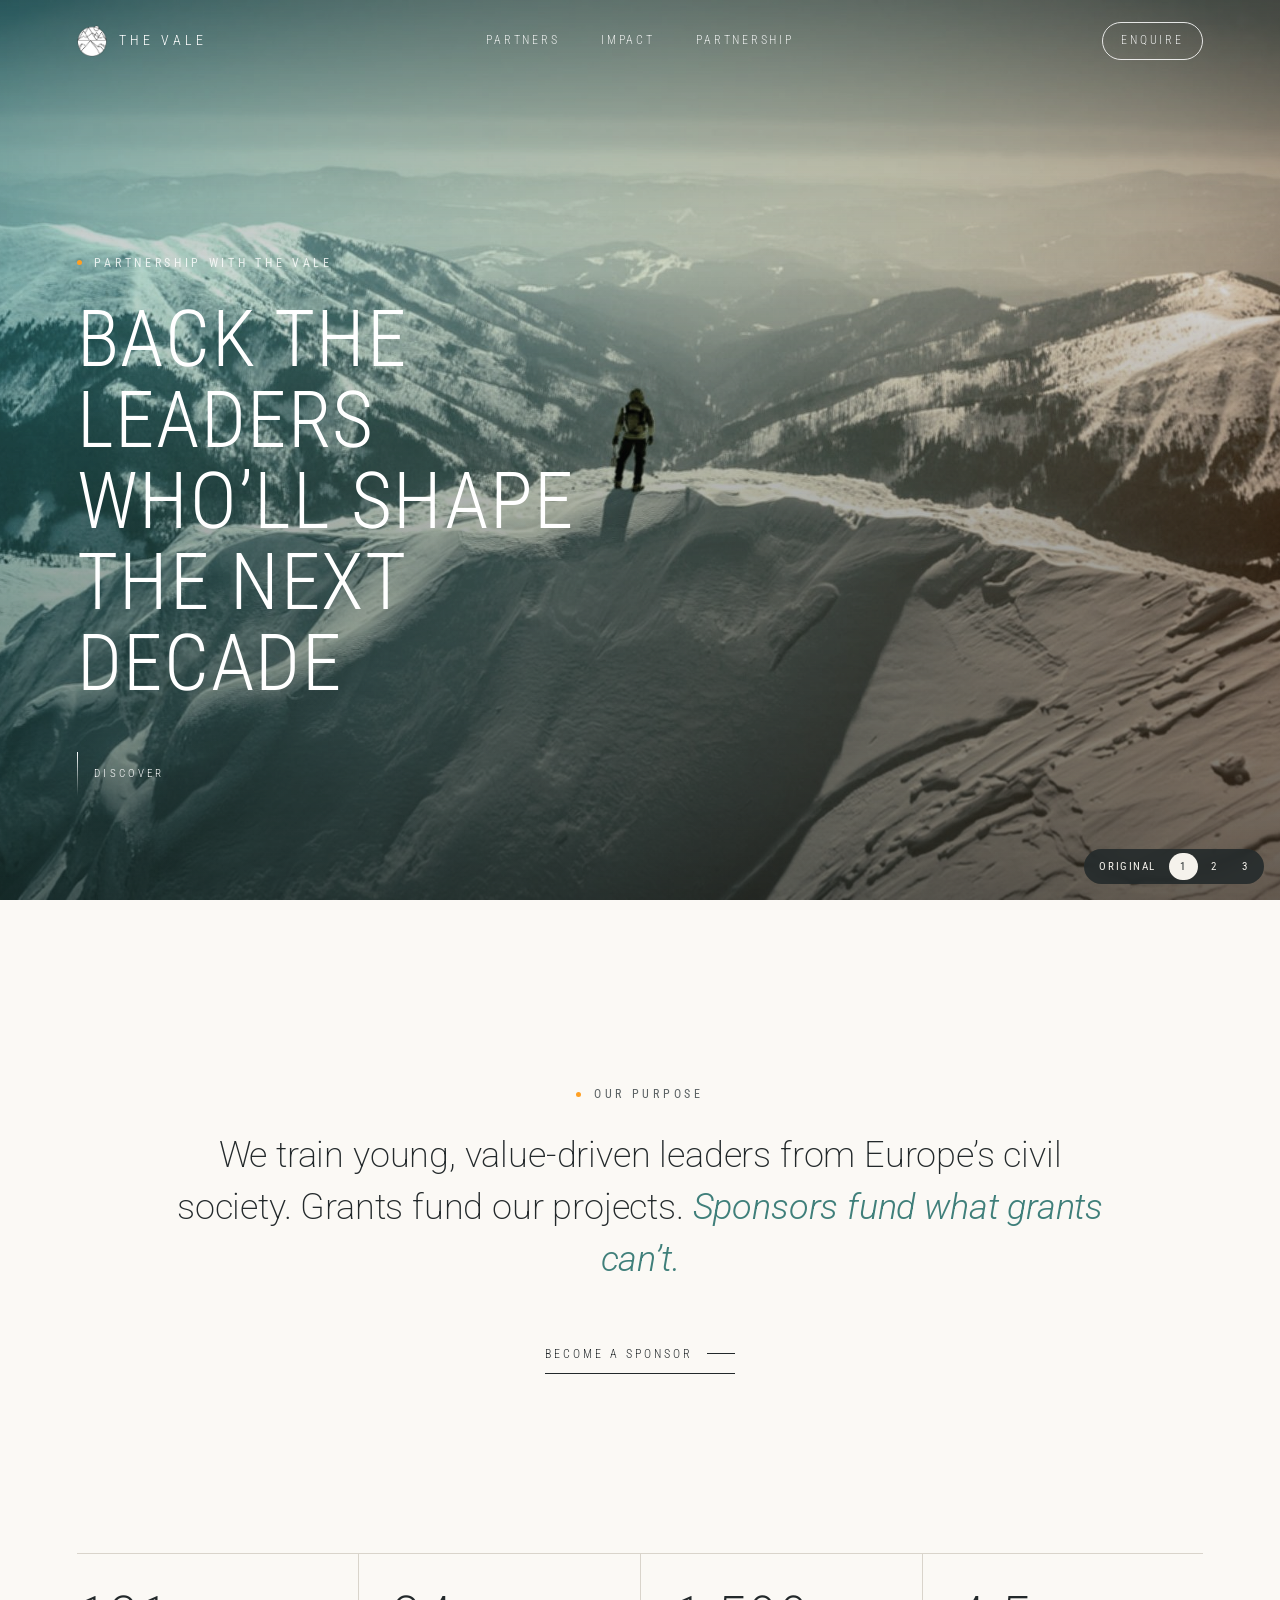
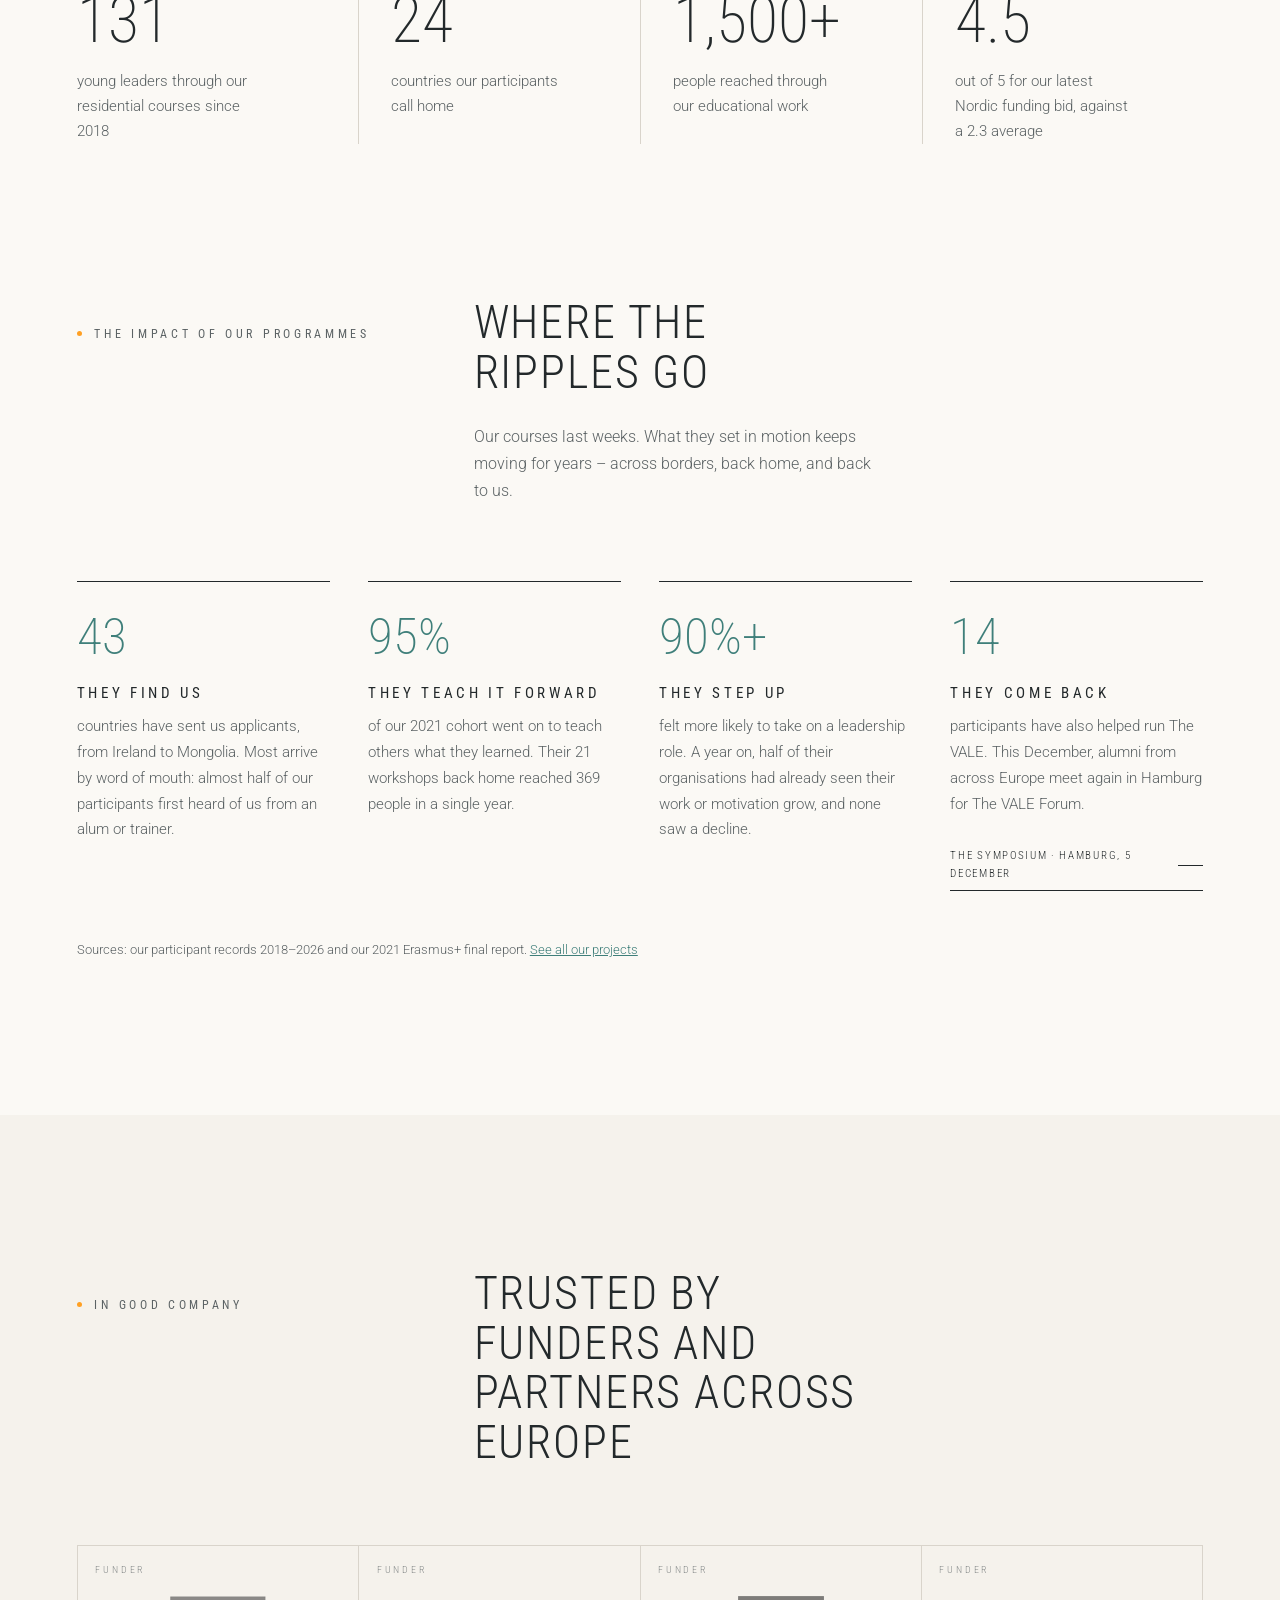
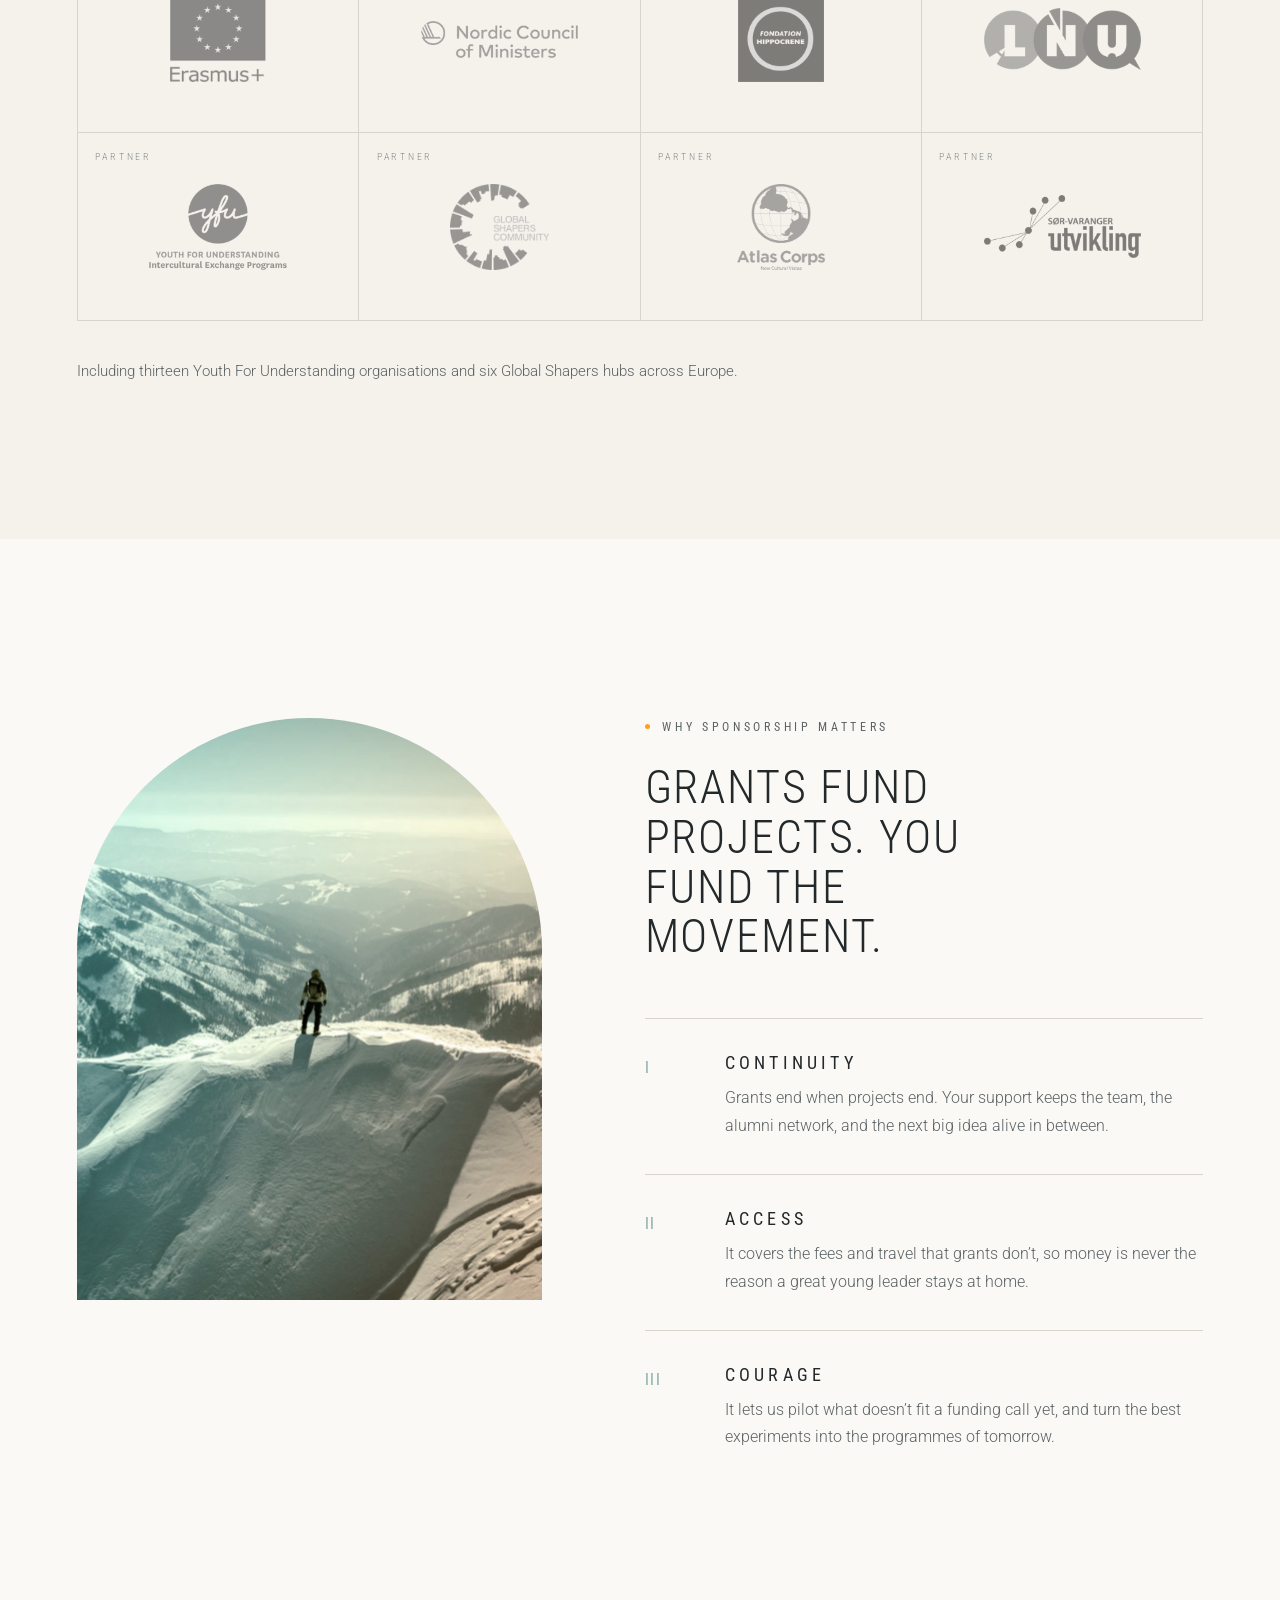
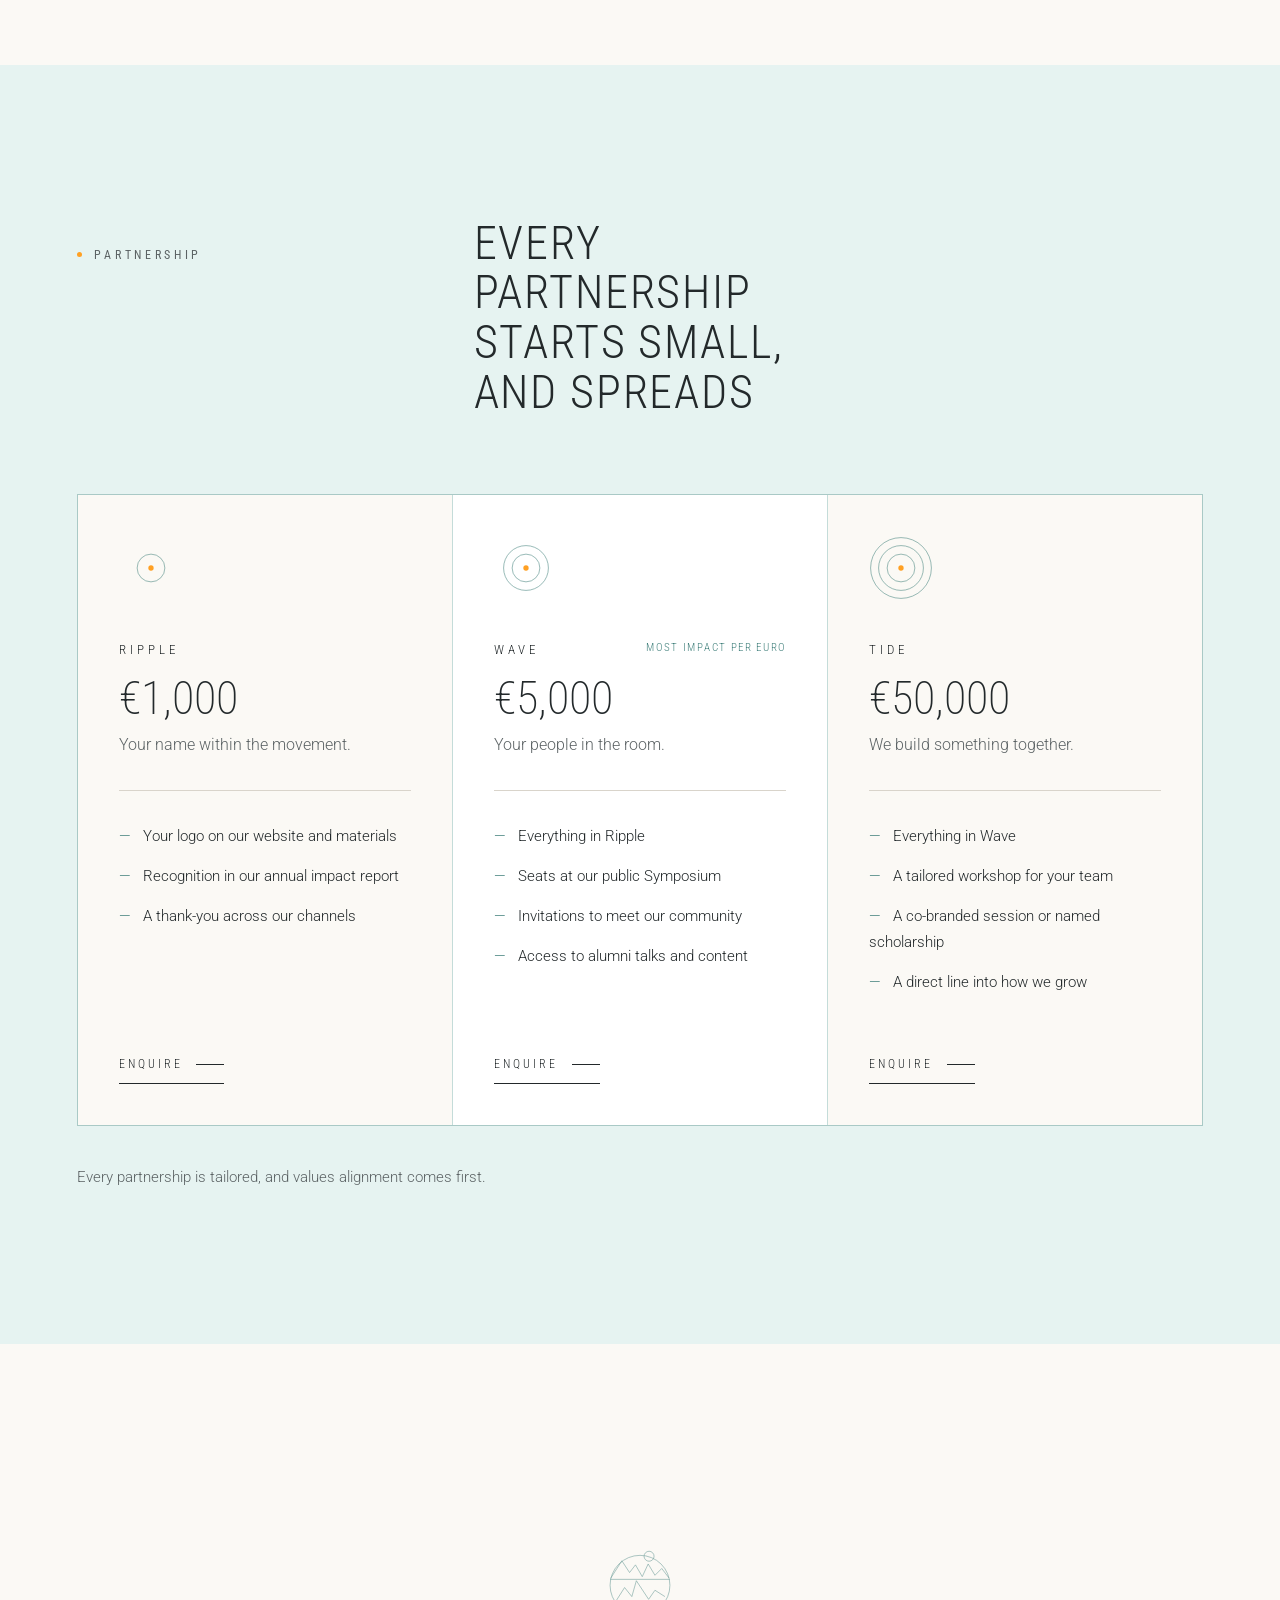
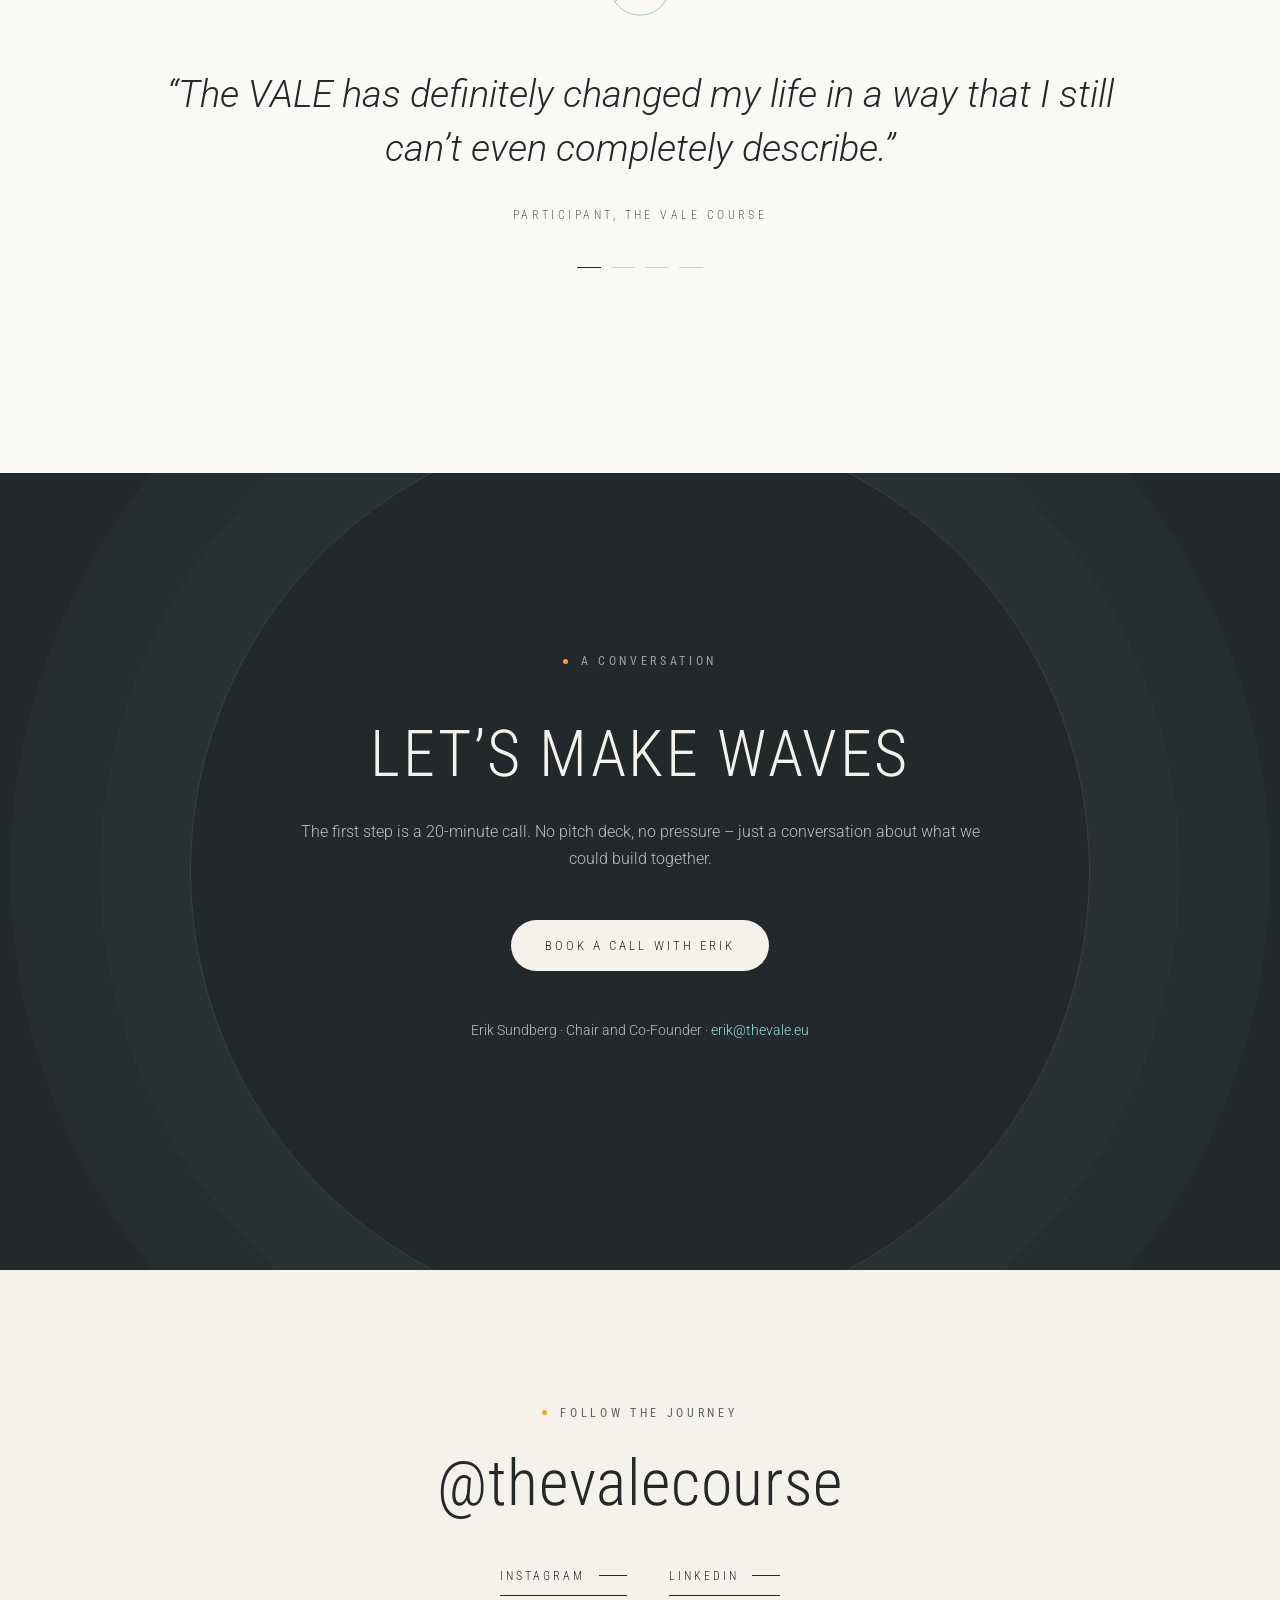
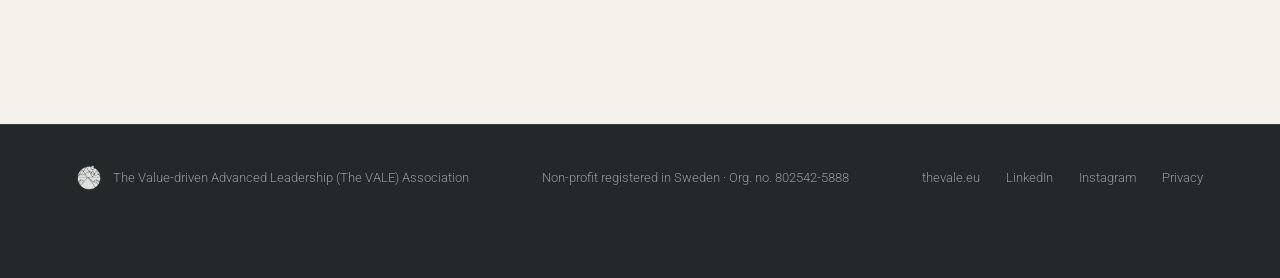
==== 1/index.html @ 35a36a3d "Add three design drafts at /1, /2 and /3 Same content as the live page in three styles: calm and cla" ====
<!doctype html>
<html lang="en-GB">
<head>
  <meta charset="utf-8">
  <meta name="viewport" content="width=device-width, initial-scale=1">
  <title>Partner with The VALE</title>
  <meta name="robots" content="noindex">
  <meta name="description" content="Back the value-driven leaders who will shape the next decade. Become a sponsor of The VALE.">
  <link rel="icon" href="/assets/vale-mark.png">
  <link rel="preload" href="/assets/fonts/roboto-condensed-latin.woff2" as="font" type="font/woff2" crossorigin>
  <link rel="stylesheet" href="/assets/fonts.css">
  <link rel="stylesheet" href="/1/style.css">
</head>
<body>

  <header class="nav">
    <a class="brand" href="https://www.thevale.eu" aria-label="The VALE home">
      <img src="/assets/vale-mark.png" alt="" width="30" height="32">
      <span>The VALE</span>
    </a>
    <nav class="nav__links" aria-label="Sections">
      <a href="#company">Partners</a>
      <a href="#impact">Impact</a>
      <a href="#tiers">Partnership</a>
    </nav>
    <a class="nav__cta" href="#talk">Enquire</a>
  </header>

  <main>

    <!-- ============ HERO ============ -->
    <section class="hero">
      <div class="hero__media" aria-hidden="true">
        <img src="/assets/mountains.jpg" alt="">
      </div>
      <div class="hero__copy">
        <p class="kicker fade">Partnership with The VALE</p>
        <h1 class="fade">Back the leaders who’ll shape the next decade</h1>
        <a class="hero__scroll fade" href="#intro"><span>Discover</span></a>
      </div>
    </section>

    <!-- ============ INTRO ============ -->
    <section class="intro" id="intro">
      <p class="kicker reveal">Our purpose</p>
      <p class="intro__statement reveal">
        We train young, value-driven leaders from Europe’s civil society.
        Grants fund our projects. <em>Sponsors fund what grants can’t.</em>
      </p>
      <a class="line-link reveal" href="#tiers">Become a sponsor</a>
    </section>

    <!-- ============ NUMBERS ============ -->
    <section class="numbers" aria-label="Our impact in numbers">
      <div class="stat reveal">
        <span class="stat__n" data-count="131">131</span>
        <span class="stat__l">young leaders through our residential courses since 2018</span>
      </div>
      <div class="stat reveal">
        <span class="stat__n" data-count="24">24</span>
        <span class="stat__l">countries our participants call home</span>
      </div>
      <div class="stat reveal">
        <span class="stat__n" data-count="1500" data-suffix="+">1,500+</span>
        <span class="stat__l">people reached through our educational work</span>
      </div>
      <div class="stat reveal">
        <span class="stat__n" data-count="4.5" data-decimals="1">4.5</span>
        <span class="stat__l">out of 5 for our latest Nordic funding bid, against a 2.3 average</span>
      </div>
    </section>

    <!-- ============ IMPACT ============ -->
    <!-- Figures as on the live page: participant records 2018–2026 and the 2021 Erasmus+ final report -->
    <section class="impact" id="impact">
      <div class="split-head">
        <p class="kicker reveal">The impact of our programmes</p>
        <div>
          <h2 class="reveal">Where the ripples go</h2>
          <p class="impact__lede reveal">Our courses last weeks. What they set in motion keeps moving for years – across borders, back home, and back to us.</p>
        </div>
      </div>
      <ol class="impact__steps" role="list">
        <li class="reveal">
          <p class="impact__fig">43</p>
          <h3>They find us</h3>
          <p>countries have sent us applicants, from Ireland to Mongolia. Most arrive by word of mouth: almost half of our participants first heard of us from an alum or trainer.</p>
        </li>
        <li class="reveal">
          <p class="impact__fig">95%</p>
          <h3>They teach it forward</h3>
          <p>of our 2021 cohort went on to teach others what they learned. Their 21 workshops back home reached 369 people in a single year.</p>
        </li>
        <li class="reveal">
          <p class="impact__fig">90%+</p>
          <h3>They step up</h3>
          <p>felt more likely to take on a leadership role. A year on, half of their organisations had already seen their work or motivation grow, and none saw a decline.</p>
        </li>
        <li class="reveal">
          <p class="impact__fig">14</p>
          <h3>They come back</h3>
          <p>participants have also helped run The VALE. This December, alumni from across Europe meet again in Hamburg for The VALE Forum.</p>
          <a class="line-link" href="https://symposium.thevale.eu">The Symposium · Hamburg, 5 December</a>
        </li>
      </ol>
      <p class="impact__source reveal">Sources: our participant records 2018–2026 and our 2021 Erasmus+ final report. <a href="https://www.thevale.eu/projects">See all our projects</a></p>
    </section>

    <!-- ============ LOGO WALL ============ -->
    <section class="company" id="company">
      <div class="split-head">
        <p class="kicker reveal">In good company</p>
        <h2 class="reveal">Trusted by funders and partners across Europe</h2>
      </div>
      <ul class="logos" role="list">
        <li class="logo reveal"><img src="/assets/logos/erasmus-plus.webp" alt="Erasmus+" loading="lazy"><span>Funder</span></li>
        <li class="logo reveal"><img src="/assets/logos/nordic-council-of-ministers.webp" alt="Nordic Council of Ministers" loading="lazy"><span>Funder</span></li>
        <li class="logo reveal"><img src="/assets/logos/fondation-hippocrene.webp" alt="Fondation Hippocrène" loading="lazy"><span>Funder</span></li>
        <li class="logo reveal"><img src="/assets/logos/lnu.webp" alt="LNU – Norwegian Children and Youth Council" loading="lazy"><span>Funder</span></li>
        <li class="logo reveal"><img src="/assets/logos/yfu.webp" alt="Youth For Understanding" loading="lazy"><span>Partner</span></li>
        <li class="logo reveal"><img src="/assets/logos/global-shapers.webp" alt="Global Shapers Community" loading="lazy"><span>Partner</span></li>
        <li class="logo reveal"><img src="/assets/logos/atlas-corps.webp" alt="Atlas Corps" loading="lazy"><span>Partner</span></li>
        <li class="logo reveal"><img src="/assets/logos/sor-varanger-utvikling.webp" alt="Sør-Varanger Utvikling" loading="lazy"><span>Partner</span></li>
      </ul>
      <p class="company__note reveal">Including thirteen Youth For Understanding organisations and six Global Shapers hubs across Europe.</p>
    </section>

    <!-- ============ WHY ============ -->
    <section class="why">
      <div class="why__image reveal" aria-hidden="true">
        <img src="/assets/mountains.jpg" alt="" loading="lazy">
      </div>
      <div class="why__body">
        <p class="kicker reveal">Why sponsorship matters</p>
        <h2 class="reveal">Grants fund projects. You fund the movement.</h2>
        <ol class="why__list" role="list">
          <li class="reveal">
            <span class="why__num">I</span>
            <div>
              <h3>Continuity</h3>
              <p>Grants end when projects end. Your support keeps the team, the alumni network, and the next big idea alive in between.</p>
            </div>
          </li>
          <li class="reveal">
            <span class="why__num">II</span>
            <div>
              <h3>Access</h3>
              <p>It covers the fees and travel that grants don’t, so money is never the reason a great young leader stays at home.</p>
            </div>
          </li>
          <li class="reveal">
            <span class="why__num">III</span>
            <div>
              <h3>Courage</h3>
              <p>It lets us pilot what doesn’t fit a funding call yet, and turn the best experiments into the programmes of tomorrow.</p>
            </div>
          </li>
        </ol>
      </div>
    </section>

    <!-- ============ TIERS ============ -->
    <!-- TODO(team): confirm tier amounts and benefits before publishing -->
    <section class="tiers" id="tiers">
      <div class="split-head">
        <p class="kicker reveal">Partnership</p>
        <h2 class="reveal">Every partnership starts small, and spreads</h2>
      </div>

      <div class="tiers__grid">
        <article class="tier reveal">
          <svg class="tier__icon" viewBox="0 0 120 120" aria-hidden="true">
            <circle cx="60" cy="60" r="5"/>
            <circle cx="60" cy="60" r="26" class="r"/>
          </svg>
          <p class="tier__label">Ripple</p>
          <p class="tier__price">€1,000</p>
          <p class="tier__pitch">Your name within the movement.</p>
          <ul role="list">
            <li>Your logo on our website and materials</li>
            <li>Recognition in our annual impact report</li>
            <li>A thank-you across our channels</li>
          </ul>
          <a class="line-link" href="mailto:erik@thevale.eu?subject=Ripple%20sponsorship%20%E2%80%93%20The%20VALE">Enquire</a>
        </article>

        <article class="tier tier--featured reveal">
          <svg class="tier__icon" viewBox="0 0 120 120" aria-hidden="true">
            <circle cx="60" cy="60" r="5"/>
            <circle cx="60" cy="60" r="26" class="r"/>
            <circle cx="60" cy="60" r="42" class="r"/>
          </svg>
          <p class="tier__label">Wave <span>Most impact per euro</span></p>
          <p class="tier__price">€5,000</p>
          <p class="tier__pitch">Your people in the room.</p>
          <ul role="list">
            <li>Everything in Ripple</li>
            <li>Seats at our public Symposium</li>
            <li>Invitations to meet our community</li>
            <li>Access to alumni talks and content</li>
          </ul>
          <a class="line-link" href="mailto:erik@thevale.eu?subject=Wave%20sponsorship%20%E2%80%93%20The%20VALE">Enquire</a>
        </article>

        <article class="tier reveal">
          <svg class="tier__icon" viewBox="0 0 120 120" aria-hidden="true">
            <circle cx="60" cy="60" r="5"/>
            <circle cx="60" cy="60" r="26" class="r"/>
            <circle cx="60" cy="60" r="42" class="r"/>
            <circle cx="60" cy="60" r="57" class="r"/>
          </svg>
          <p class="tier__label">Tide</p>
          <p class="tier__price">€50,000</p>
          <p class="tier__pitch">We build something together.</p>
          <ul role="list">
            <li>Everything in Wave</li>
            <li>A tailored workshop for your team</li>
            <li>A co-branded session or named scholarship</li>
            <li>A direct line into how we grow</li>
          </ul>
          <a class="line-link" href="mailto:erik@thevale.eu?subject=Tide%20partnership%20%E2%80%93%20The%20VALE">Enquire</a>
        </article>
      </div>
      <p class="tiers__note reveal">Every partnership is tailored, and values alignment comes first.</p>
    </section>

    <!-- ============ QUOTES ============ -->
    <!-- Anonymous participant evaluations; one shows at a time and they rotate -->
    <section class="quote">
      <div class="reveal">
        <svg class="quote__mark" viewBox="0 0 280 300" aria-hidden="true"><use href="#vale-line"/></svg>
        <div class="quotes" aria-live="polite">
          <figure class="is-active">
            <blockquote><p>“The VALE has definitely changed my life in a way that I still can’t even completely describe.”</p></blockquote>
            <figcaption>Participant, The VALE Course</figcaption>
          </figure>
          <figure>
            <blockquote><p>“It’s almost as if the week showed me some sort of direction.”</p></blockquote>
            <figcaption>Participant, The VALE Course 2026</figcaption>
          </figure>
          <figure>
            <blockquote><p>“Tough conversations are not as hard as they might seem before having them.”</p></blockquote>
            <figcaption>Participant, The VALE Course 2025</figcaption>
          </figure>
          <figure>
            <blockquote><p>“It was not just a course, but a process.”</p></blockquote>
            <figcaption>Participant, The VALE Course 2018</figcaption>
          </figure>
        </div>
        <div class="quotes__dots" aria-hidden="true"><i class="is-active"></i><i></i><i></i><i></i></div>
      </div>
    </section>

    <!-- ============ CTA ============ -->
    <section class="talk" id="talk">
      <div class="talk__inner">
        <p class="kicker reveal">A conversation</p>
        <h2 class="reveal">Let’s make waves</h2>
        <p class="reveal">The first step is a 20-minute call. No pitch deck, no pressure – just a conversation about what we could build together.</p>
        <a class="btn reveal" href="mailto:erik@thevale.eu?subject=Partnering%20with%20The%20VALE">Book a call with Erik</a>
        <p class="talk__who reveal">Erik Sundberg · Chair and Co-Founder · <a href="mailto:erik@thevale.eu">erik@thevale.eu</a></p>
      </div>
    </section>

    <!-- ============ SOCIAL ============ -->
    <section class="social" id="follow">
      <p class="kicker reveal">Follow the journey</p>
      <h2 class="reveal"><a href="https://www.instagram.com/thevalecourse/">@thevalecourse</a></h2>
      <div class="social__links reveal">
        <a class="line-link" href="https://www.instagram.com/thevalecourse/">Instagram</a>
        <a class="line-link" href="https://www.linkedin.com/company/69831953">LinkedIn</a>
      </div>
    </section>

  </main>

  <footer class="footer">
    <div class="footer__brand">
      <img src="/assets/vale-mark.png" alt="" width="24" height="25">
      <span>The Value-driven Advanced Leadership (The VALE) Association</span>
    </div>
    <p>Non-profit registered in Sweden · Org. no. 802542-5888</p>
    <nav aria-label="Elsewhere">
      <a href="https://www.thevale.eu">thevale.eu</a>
      <a href="https://www.linkedin.com/company/69831953">LinkedIn</a>
      <a href="https://www.instagram.com/thevalecourse/">Instagram</a>
      <a href="https://thevale.eu/contact/privacypolicy/">Privacy</a>
    </nav>
  </footer>

  <!-- Line version of the VALE mark, reused above -->
  <svg width="0" height="0" style="position:absolute" aria-hidden="true">
    <symbol id="vale-line" viewBox="0 0 280 300">
      <g fill="none" stroke="currentColor" stroke-width="2.5" stroke-linejoin="round">
        <circle cx="140" cy="160" r="132"/>
        <circle cx="180" cy="32" r="22"/>
        <line x1="8" y1="134" x2="272" y2="134"/>
        <polyline points="10,130 60,52 94,104 120,70 150,122 176,66 206,116 236,86 268,128"/>
        <polyline points="30,236 72,170 104,210 124,140 178,222 206,182 250,210"/>
      </g>
    </symbol>
  </svg>

  <aside class="drafts" aria-label="Design drafts">
    <a href="/">Original</a><a href="/1" aria-current="page">1</a><a href="/2">2</a><a href="/3">3</a>
  </aside>

  <script src="/1/script.js" defer></script>
</body>
</html>
---- assets/fonts.css ----
/* Self-hosted Roboto + Roboto Condensed (variable, SIL Open Font License) */
@font-face {
  font-family: 'Roboto';
  font-style: normal;
  font-weight: 100 900;
  font-display: swap;
  src: url(fonts/roboto-latin-ext.woff2) format('woff2');
  unicode-range: U+0100-02BA, U+02BD-02C5, U+02C7-02CC, U+02CE-02D7, U+02DD-02FF, U+0304, U+0308, U+0329, U+1D00-1DBF, U+1E00-1E9F, U+1EF2-1EFF, U+2020, U+20A0-20AB, U+20AD-20C0, U+2113, U+2C60-2C7F, U+A720-A7FF;
}
@font-face {
  font-family: 'Roboto';
  font-style: italic;
  font-weight: 100 900;
  font-display: swap;
  src: url(fonts/roboto-italic-latin-ext.woff2) format('woff2');
  unicode-range: U+0100-02BA, U+02BD-02C5, U+02C7-02CC, U+02CE-02D7, U+02DD-02FF, U+0304, U+0308, U+0329, U+1D00-1DBF, U+1E00-1E9F, U+1EF2-1EFF, U+2020, U+20A0-20AB, U+20AD-20C0, U+2113, U+2C60-2C7F, U+A720-A7FF;
}
@font-face {
  font-family: 'Roboto Condensed';
  font-style: normal;
  font-weight: 100 900;
  font-display: swap;
  src: url(fonts/roboto-condensed-latin-ext.woff2) format('woff2');
  unicode-range: U+0100-02BA, U+02BD-02C5, U+02C7-02CC, U+02CE-02D7, U+02DD-02FF, U+0304, U+0308, U+0329, U+1D00-1DBF, U+1E00-1E9F, U+1EF2-1EFF, U+2020, U+20A0-20AB, U+20AD-20C0, U+2113, U+2C60-2C7F, U+A720-A7FF;
}
@font-face {
  font-family: 'Roboto';
  font-style: normal;
  font-weight: 100 900;
  font-display: swap;
  src: url(fonts/roboto-latin.woff2) format('woff2');
  unicode-range: U+0000-00FF, U+0131, U+0152-0153, U+02BB-02BC, U+02C6, U+02DA, U+02DC, U+0304, U+0308, U+0329, U+2000-206F, U+20AC, U+2122, U+2191, U+2193, U+2212, U+2215, U+FEFF, U+FFFD;
}
@font-face {
  font-family: 'Roboto';
  font-style: italic;
  font-weight: 100 900;
  font-display: swap;
  src: url(fonts/roboto-italic-latin.woff2) format('woff2');
  unicode-range: U+0000-00FF, U+0131, U+0152-0153, U+02BB-02BC, U+02C6, U+02DA, U+02DC, U+0304, U+0308, U+0329, U+2000-206F, U+20AC, U+2122, U+2191, U+2193, U+2212, U+2215, U+FEFF, U+FFFD;
}
@font-face {
  font-family: 'Roboto Condensed';
  font-style: normal;
  font-weight: 100 900;
  font-display: swap;
  src: url(fonts/roboto-condensed-latin.woff2) format('woff2');
  unicode-range: U+0000-00FF, U+0131, U+0152-0153, U+02BB-02BC, U+02C6, U+02DA, U+02DC, U+0304, U+0308, U+0329, U+2000-206F, U+20AC, U+2122, U+2191, U+2193, U+2212, U+2215, U+FEFF, U+FFFD;
}
---- 1/style.css ----
/* The VALE – partner page, draft 1: "Quiet luxury"
   Calm, airy and understated. Brand teal and orange used as accents only,
   hairlines instead of borders, light weights instead of bold. */

:root {
  --teal: #94DED8;
  --teal-light: #C0E8E5;
  --teal-mist: #E6F3F1;
  --teal-deep: #3F7F7A;
  --orange: #FFA023;
  --orange-soft: #E9B676;
  --ink: #23292B;
  --ink-soft: #5B6264;
  --line: #D9D4CB;
  --stone: #F5F2EC;
  --paper: #FBF9F5;

  --font-title: "Roboto Condensed", "Arial Narrow", sans-serif;
  --font-body: "Roboto", system-ui, sans-serif;

  --gutter: clamp(20px, 6vw, 96px);
  --max: 1320px;
  --ease: cubic-bezier(.22, .61, .36, 1);
}

*, *::before, *::after { box-sizing: border-box; }
html { scroll-behavior: smooth; }
body {
  margin: 0;
  background: var(--paper);
  color: var(--ink);
  font-family: var(--font-body);
  font-weight: 300;
  font-size: clamp(16px, 1.05vw, 18px);
  line-height: 1.7;
  -webkit-font-smoothing: antialiased;
  overflow-x: hidden;
}
img { max-width: 100%; display: block; }
a { color: inherit; }
em { font-style: italic; color: var(--teal-deep); }

h1, h2, h3 {
  font-family: var(--font-title);
  font-weight: 300;
  text-transform: uppercase;
  letter-spacing: .04em;
  line-height: 1.08;
  margin: 0;
}
h2 { font-size: clamp(2rem, 3.6vw, 3.3rem); max-width: 18ch; }

.kicker {
  font-family: var(--font-title);
  font-weight: 400;
  text-transform: uppercase;
  letter-spacing: .32em;
  font-size: .72rem;
  color: var(--ink-soft);
  margin: 0 0 1.6rem;
}
.kicker::before {
  content: "";
  display: inline-block;
  width: 5px;
  height: 5px;
  border-radius: 50%;
  background: var(--orange);
  margin-right: 1.1em;
  vertical-align: middle;
  transform: translateY(-1px);
}

.line-link {
  display: inline-flex;
  align-items: center;
  gap: 1.1em;
  font-family: var(--font-title);
  text-transform: uppercase;
  letter-spacing: .24em;
  font-size: .78rem;
  text-decoration: none;
  padding: .7em 0;
  border-bottom: 1px solid var(--ink);
}
.line-link::after {
  content: "";
  width: 28px;
  height: 1px;
  background: currentColor;
  transition: width .5s var(--ease);
}
.line-link:hover::after { width: 48px; }

.btn {
  display: inline-block;
  padding: 1.15em 2.6em;
  background: var(--ink);
  color: var(--paper);
  font-family: var(--font-title);
  text-transform: uppercase;
  letter-spacing: .24em;
  font-size: .8rem;
  text-decoration: none;
  border-radius: 999px;
  transition: background .4s var(--ease), color .4s var(--ease);
}
.btn:hover { background: var(--teal); color: var(--ink); }

a:focus-visible { outline: 1px solid var(--teal-deep); outline-offset: 6px; }

/* ---------- nav ---------- */
.nav {
  position: fixed;
  inset: 0 0 auto 0;
  z-index: 20;
  display: grid;
  grid-template-columns: 1fr auto 1fr;
  align-items: center;
  padding: 22px var(--gutter);
  color: #fff;
  transition: background .5s var(--ease), color .5s var(--ease), padding .5s var(--ease);
}
.nav.is-scrolled {
  background: rgba(251, 249, 245, .9);
  backdrop-filter: blur(12px);
  -webkit-backdrop-filter: blur(12px);
  color: var(--ink);
  padding-block: 14px;
  border-bottom: 1px solid var(--line);
}
.brand {
  display: flex;
  align-items: center;
  gap: 12px;
  text-decoration: none;
  font-family: var(--font-title);
  text-transform: uppercase;
  letter-spacing: .3em;
  font-size: .85rem;
}
.nav__links { display: flex; gap: 2.6rem; }
.nav__links a, .nav__cta {
  font-family: var(--font-title);
  text-transform: uppercase;
  letter-spacing: .24em;
  font-size: .72rem;
  text-decoration: none;
  opacity: .85;
  transition: opacity .3s;
}
.nav__links a:hover, .nav__cta:hover { opacity: 1; }
.nav__cta { justify-self: end; border: 1px solid currentColor; padding: .7em 1.6em; border-radius: 999px; }

/* ---------- hero ---------- */
.hero {
  position: relative;
  min-height: 100svh;
  display: flex;
  align-items: flex-end;
  color: #fff;
  overflow: hidden;
}
.hero__media { position: absolute; inset: 0; }
.hero__media img {
  width: 100%;
  height: 100%;
  object-fit: cover;
  object-position: 50% 60%;
  filter: saturate(.55) brightness(.85);
  transform: scale(1.08);
  animation: drift 14s var(--ease) forwards;
}
.hero__media::after {
  content: "";
  position: absolute;
  inset: 0;
  background: linear-gradient(180deg, rgba(20, 28, 30, .35) 0%, rgba(20, 28, 30, 0) 30%, rgba(20, 28, 30, .55) 100%);
}
@keyframes drift { to { transform: scale(1); } }
.hero__copy {
  position: relative;
  width: 100%;
  max-width: var(--max);
  margin: 0 auto;
  padding: 0 var(--gutter) clamp(48px, 8vw, 96px);
}
.hero .kicker { color: rgba(255, 255, 255, .8); }
.hero h1 {
  font-size: clamp(2.5rem, 6.2vw, 5.8rem);
  max-width: 14ch;
  letter-spacing: .02em;
  line-height: 1.02;
}
.hero__scroll {
  display: inline-flex;
  align-items: center;
  gap: 1rem;
  margin-top: 3rem;
  font-family: var(--font-title);
  text-transform: uppercase;
  letter-spacing: .3em;
  font-size: .7rem;
  text-decoration: none;
}
.hero__scroll::before {
  content: "";
  width: 1px;
  height: 44px;
  background: linear-gradient(#fff, transparent);
  animation: fall 2.4s ease-in-out infinite;
  transform-origin: top;
}
@keyframes fall { 0% { transform: scaleY(0); } 50% { transform: scaleY(1); } 100% { transform: scaleY(1); opacity: 0; } }

.fade { opacity: 0; transform: translateY(18px); animation: rise 1.4s var(--ease) forwards; }
.fade:nth-child(2) { animation-delay: .2s; }
.fade:nth-child(3) { animation-delay: .5s; }
@keyframes rise { to { opacity: 1; transform: none; } }

/* ---------- intro ---------- */
.intro {
  max-width: 1080px;
  margin: 0 auto;
  padding: clamp(96px, 14vw, 200px) var(--gutter);
  text-align: center;
}
.intro .kicker { display: inline-block; }
.intro__statement {
  font-size: clamp(1.5rem, 2.8vw, 2.5rem);
  line-height: 1.45;
  font-weight: 200;
  margin: 0 0 3rem;
  letter-spacing: -.005em;
}

/* ---------- numbers ---------- */
.numbers {
  max-width: var(--max);
  margin: 0 auto;
  padding: 0 var(--gutter) clamp(96px, 12vw, 180px);
  display: grid;
  grid-template-columns: repeat(4, 1fr);
}
.stat {
  padding: 2.2rem 2rem 0;
  border-top: 1px solid var(--line);
  border-left: 1px solid var(--line);
}
.stat:first-child { border-left: 0; padding-left: 0; }
.stat__n {
  display: block;
  font-family: var(--font-title);
  font-weight: 200;
  font-size: clamp(2.8rem, 5vw, 4.6rem);
  line-height: 1;
  margin-bottom: 1rem;
  color: var(--ink);
  font-variant-numeric: tabular-nums;
}
.stat__l { display: block; color: var(--ink-soft); font-size: .92rem; max-width: 22ch; }

/* ---------- logos ---------- */
.company {
  background: var(--stone);
  padding: clamp(96px, 12vw, 180px) var(--gutter);
}
.split-head {
  max-width: var(--max);
  margin: 0 auto clamp(48px, 6vw, 88px);
  display: grid;
  grid-template-columns: 1fr 2fr;
  align-items: baseline;
  gap: 2rem;
}
.logos {
  list-style: none;
  margin: 0 auto;
  padding: 0;
  max-width: var(--max);
  display: grid;
  grid-template-columns: repeat(4, 1fr);
  border-top: 1px solid var(--line);
  border-left: 1px solid var(--line);
}
.logo {
  position: relative;
  aspect-ratio: 3 / 2;
  border-right: 1px solid var(--line);
  border-bottom: 1px solid var(--line);
  display: grid;
  place-items: center;
  transition: background .6s var(--ease);
}
.logo img {
  width: 56%;
  height: 46%;
  object-fit: contain;
  filter: grayscale(1) contrast(.9);
  opacity: .55;
  transition: filter .6s var(--ease), opacity .6s var(--ease);
}
.logo span {
  position: absolute;
  left: 1.1rem;
  top: 1rem;
  font-family: var(--font-title);
  text-transform: uppercase;
  letter-spacing: .28em;
  font-size: .62rem;
  color: var(--ink-soft);
  opacity: .7;
}
.logo:hover { background: var(--paper); }
.logo:hover img { filter: none; opacity: 1; }
.company__note {
  max-width: var(--max);
  margin: 2.4rem auto 0;
  color: var(--ink-soft);
  font-size: .95rem;
}

/* ---------- why ---------- */
.why {
  max-width: var(--max);
  margin: 0 auto;
  padding: clamp(96px, 14vw, 200px) var(--gutter);
  display: grid;
  grid-template-columns: 5fr 6fr;
  gap: clamp(40px, 8vw, 120px);
  align-items: start;
}
.why__image {
  position: sticky;
  top: 110px;
  aspect-ratio: 4 / 5;
  overflow: hidden;
  border-radius: 999px 999px 0 0;
}
.why__image img {
  width: 100%;
  height: 100%;
  object-fit: cover;
  object-position: 48% 50%;
  filter: saturate(.6);
}
.why h2 { margin-bottom: 3.5rem; }
.why__list { list-style: none; margin: 0; padding: 0; }
.why__list li {
  display: grid;
  grid-template-columns: 4rem 1fr;
  gap: 1rem;
  padding: 2.2rem 0;
  border-top: 1px solid var(--line);
}
.why__num {
  font-family: var(--font-title);
  font-weight: 300;
  letter-spacing: .1em;
  color: var(--teal-deep);
}
.why__list h3 { font-size: 1.1rem; letter-spacing: .24em; margin-bottom: .7rem; font-weight: 400; }
.why__list p { margin: 0; color: var(--ink-soft); }

/* ---------- tiers ---------- */
.tiers {
  background: var(--teal-mist);
  padding: clamp(96px, 12vw, 180px) var(--gutter);
}
.tiers__grid {
  max-width: var(--max);
  margin: 0 auto;
  display: grid;
  grid-template-columns: repeat(3, 1fr);
  gap: 1px;
  background: rgba(63, 127, 122, .2);
  border: 1px solid rgba(63, 127, 122, .2);
}
.tier {
  background: var(--paper);
  padding: clamp(28px, 3.2vw, 48px);
  display: flex;
  flex-direction: column;
}
.tier__icon { width: 64px; height: 64px; margin-bottom: 2.4rem; }
.tier__icon circle { fill: var(--orange); }
.tier__icon .r { fill: none; stroke: var(--teal-deep); stroke-width: 1; }
.tier__label {
  font-family: var(--font-title);
  text-transform: uppercase;
  letter-spacing: .32em;
  font-size: .8rem;
  margin: 0 0 .9rem;
  display: flex;
  justify-content: space-between;
  gap: 1rem;
}
.tier__label span { color: var(--teal-deep); letter-spacing: .16em; font-size: .66rem; }
.tier__price {
  font-family: var(--font-title);
  font-weight: 200;
  font-size: clamp(2.4rem, 3.6vw, 3.4rem);
  line-height: 1;
  margin: 0 0 .6rem;
}
.tier__pitch { margin: 0 0 2rem; color: var(--ink-soft); }
.tier ul {
  list-style: none;
  padding: 1.6rem 0 0;
  margin: 0 0 2.6rem;
  border-top: 1px solid var(--line);
  flex: 1;
}
.tier li { padding: .45rem 0; font-size: .95rem; }
.tier li::before { content: "—"; color: var(--teal-deep); margin-right: .8em; }
.tier .line-link { align-self: flex-start; }
.tier--featured { background: #fff; }
.tiers__note {
  max-width: var(--max);
  margin: 2.4rem auto 0;
  color: var(--ink-soft);
  font-size: .95rem;
}

/* ---------- quote ---------- */
.quote {
  padding: clamp(110px, 16vw, 240px) var(--gutter);
  text-align: center;
}
.quote__mark { width: 64px; height: 68px; color: var(--teal-deep); margin: 0 auto 2.6rem; opacity: .75; }
.quote blockquote { margin: 0; }
.quote blockquote p {
  font-weight: 200;
  font-style: italic;
  font-size: clamp(1.6rem, 3vw, 2.6rem);
  line-height: 1.4;
  margin: 0 0 2rem;
}
.quote figcaption {
  font-family: var(--font-title);
  text-transform: uppercase;
  letter-spacing: .3em;
  font-size: .72rem;
  color: var(--ink-soft);
}

/* ---------- impact ---------- */
.impact {
  max-width: var(--max);
  margin: 0 auto;
  padding: 0 var(--gutter) clamp(96px, 12vw, 180px);
}
.impact .split-head { padding: 0; }
.impact__lede { color: var(--ink-soft); max-width: 46ch; margin: 1.6rem 0 0; }
.impact__steps {
  list-style: none;
  margin: 0;
  padding: 0;
  display: grid;
  grid-template-columns: repeat(4, 1fr);
  gap: clamp(24px, 3vw, 48px);
}
.impact__steps li { border-top: 1px solid var(--ink); padding-top: 1.8rem; }
.impact__fig {
  font-family: var(--font-title);
  font-weight: 200;
  font-size: clamp(2.6rem, 4vw, 3.8rem);
  line-height: 1;
  margin: 0 0 1.4rem;
  color: var(--teal-deep);
}
.impact__steps h3 { font-size: .95rem; letter-spacing: .24em; font-weight: 400; margin-bottom: .8rem; }
.impact__steps p:not(.impact__fig) { margin: 0 0 1.4rem; color: var(--ink-soft); font-size: .95rem; }
.impact__steps .line-link { font-size: .66rem; letter-spacing: .16em; }
.impact__source { margin: 3rem 0 0; font-size: .82rem; color: var(--ink-soft); }
.impact__source a { color: var(--teal-deep); }

/* ---------- rotating quotes ---------- */
.quotes { display: grid; }
.quotes figure {
  grid-area: 1 / 1;
  margin: 0;
  opacity: 0;
  transform: translateY(12px);
  transition: opacity 1.2s var(--ease), transform 1.2s var(--ease);
  pointer-events: none;
}
.quotes figure.is-active { opacity: 1; transform: none; pointer-events: auto; }
.quote > div { max-width: 980px; margin: 0 auto; }
.quotes__dots { display: flex; justify-content: center; gap: 10px; margin-top: 2.6rem; }
.quotes__dots i { width: 24px; height: 1px; background: var(--line); transition: background .6s; }
.quotes__dots i.is-active { background: var(--ink); }

/* ---------- social ---------- */
.social {
  background: var(--stone);
  padding: clamp(80px, 10vw, 140px) var(--gutter);
  text-align: center;
}
.social .kicker { display: inline-block; }
.social h2 { max-width: none; font-size: clamp(2rem, 5vw, 4.4rem); text-transform: none; letter-spacing: .01em; }
.social h2 a { text-decoration: none; }
.social h2 a:hover { color: var(--teal-deep); }
.social__links { display: flex; justify-content: center; gap: 2.6rem; margin-top: 2.4rem; }

/* ---------- talk ---------- */
.talk {
  background: var(--ink);
  color: var(--stone);
  padding: clamp(110px, 14vw, 200px) var(--gutter);
  text-align: center;
  position: relative;
  overflow: hidden;
}
.talk::before {
  content: "";
  position: absolute;
  width: min(900px, 140vw);
  aspect-ratio: 1;
  left: 50%;
  top: 50%;
  transform: translate(-50%, -50%);
  border-radius: 50%;
  border: 1px solid rgba(148, 222, 216, .14);
  box-shadow: 0 0 0 90px rgba(148, 222, 216, .025), 0 0 0 180px rgba(148, 222, 216, .02);
}
.talk__inner { position: relative; max-width: 680px; margin: 0 auto; }
.talk .kicker { color: rgba(245, 242, 236, .6); }
.talk h2 { font-size: clamp(2.6rem, 5vw, 4.6rem); max-width: none; margin-bottom: 1.8rem; }
.talk p { color: rgba(245, 242, 236, .75); margin: 0 0 3rem; }
.talk .btn { background: var(--stone); color: var(--ink); }
.talk .btn:hover { background: var(--teal); }
.talk__who { margin-top: 3rem !important; font-size: .85rem; }
.talk__who a { color: var(--teal); text-decoration: none; }

/* ---------- footer ---------- */
.footer {
  background: var(--ink);
  color: rgba(245, 242, 236, .55);
  border-top: 1px solid rgba(245, 242, 236, .1);
  padding: 40px var(--gutter) 88px;
  display: flex;
  flex-wrap: wrap;
  gap: 1rem 2.4rem;
  justify-content: space-between;
  align-items: center;
  font-size: .8rem;
}
.footer p { margin: 0; }
.footer__brand { display: flex; align-items: center; gap: 12px; }
.footer__brand img { opacity: .85; }
.footer nav { display: flex; gap: 1.6rem; }
.footer a { text-decoration: none; }
.footer a:hover { color: var(--teal); }

/* ---------- reveal ---------- */
.js .reveal { opacity: 0; transform: translateY(28px); transition: opacity 1.2s var(--ease), transform 1.2s var(--ease); }
.js .reveal.is-in { opacity: 1; transform: none; }

/* ---------- draft switcher ---------- */
.drafts {
  position: fixed;
  right: 16px;
  bottom: 16px;
  z-index: 50;
  display: flex;
  gap: 2px;
  padding: 4px;
  background: rgba(35, 41, 43, .88);
  backdrop-filter: blur(8px);
  border-radius: 999px;
  font: 400 .7rem/1 var(--font-title);
  text-transform: uppercase;
  letter-spacing: .14em;
}
.drafts a { color: var(--stone); text-decoration: none; padding: .7em 1em; border-radius: 999px; }
.drafts a[aria-current] { background: var(--stone); color: var(--ink); }

/* ---------- responsive ---------- */
@media (max-width: 900px) {
  .nav { grid-template-columns: 1fr auto; }
  .nav__links { display: none; }
  .numbers { grid-template-columns: repeat(2, 1fr); }
  .stat:nth-child(3) { border-left: 0; padding-left: 0; }
  .stat { padding-bottom: 2.4rem; }
  .split-head, .why { grid-template-columns: 1fr; }
  .why__image { position: relative; top: 0; max-width: 420px; }
  .logos { grid-template-columns: repeat(2, 1fr); }
  .tiers__grid { grid-template-columns: 1fr; }
  .impact__steps { grid-template-columns: repeat(2, 1fr); }
}
@media (max-width: 520px) {
  .stat { padding-left: 1.2rem; }
  .brand span { display: none; }
  .impact__steps { grid-template-columns: 1fr; }
}
@media (prefers-reduced-motion: reduce) {
  *, *::before, *::after { animation: none !important; transition: none !important; }
  .fade { opacity: 1; transform: none; }
  html { scroll-behavior: auto; }
}
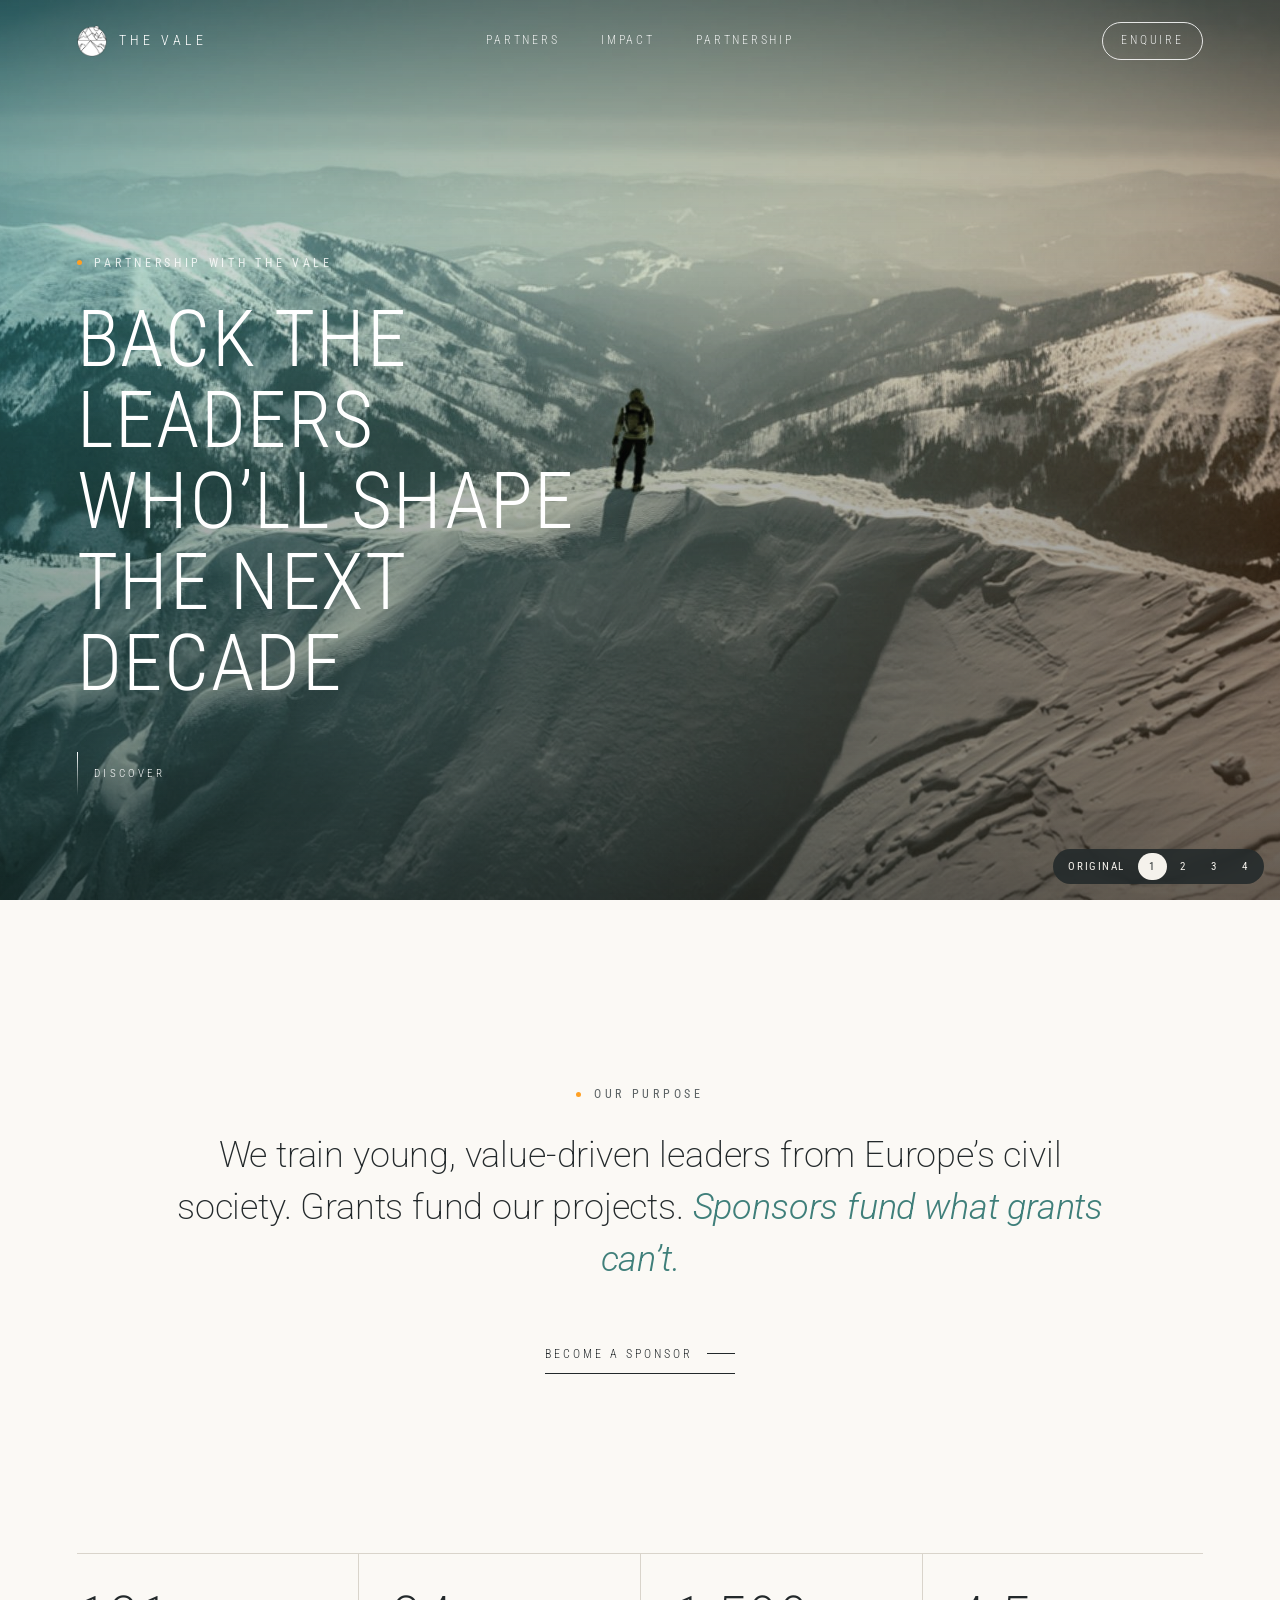
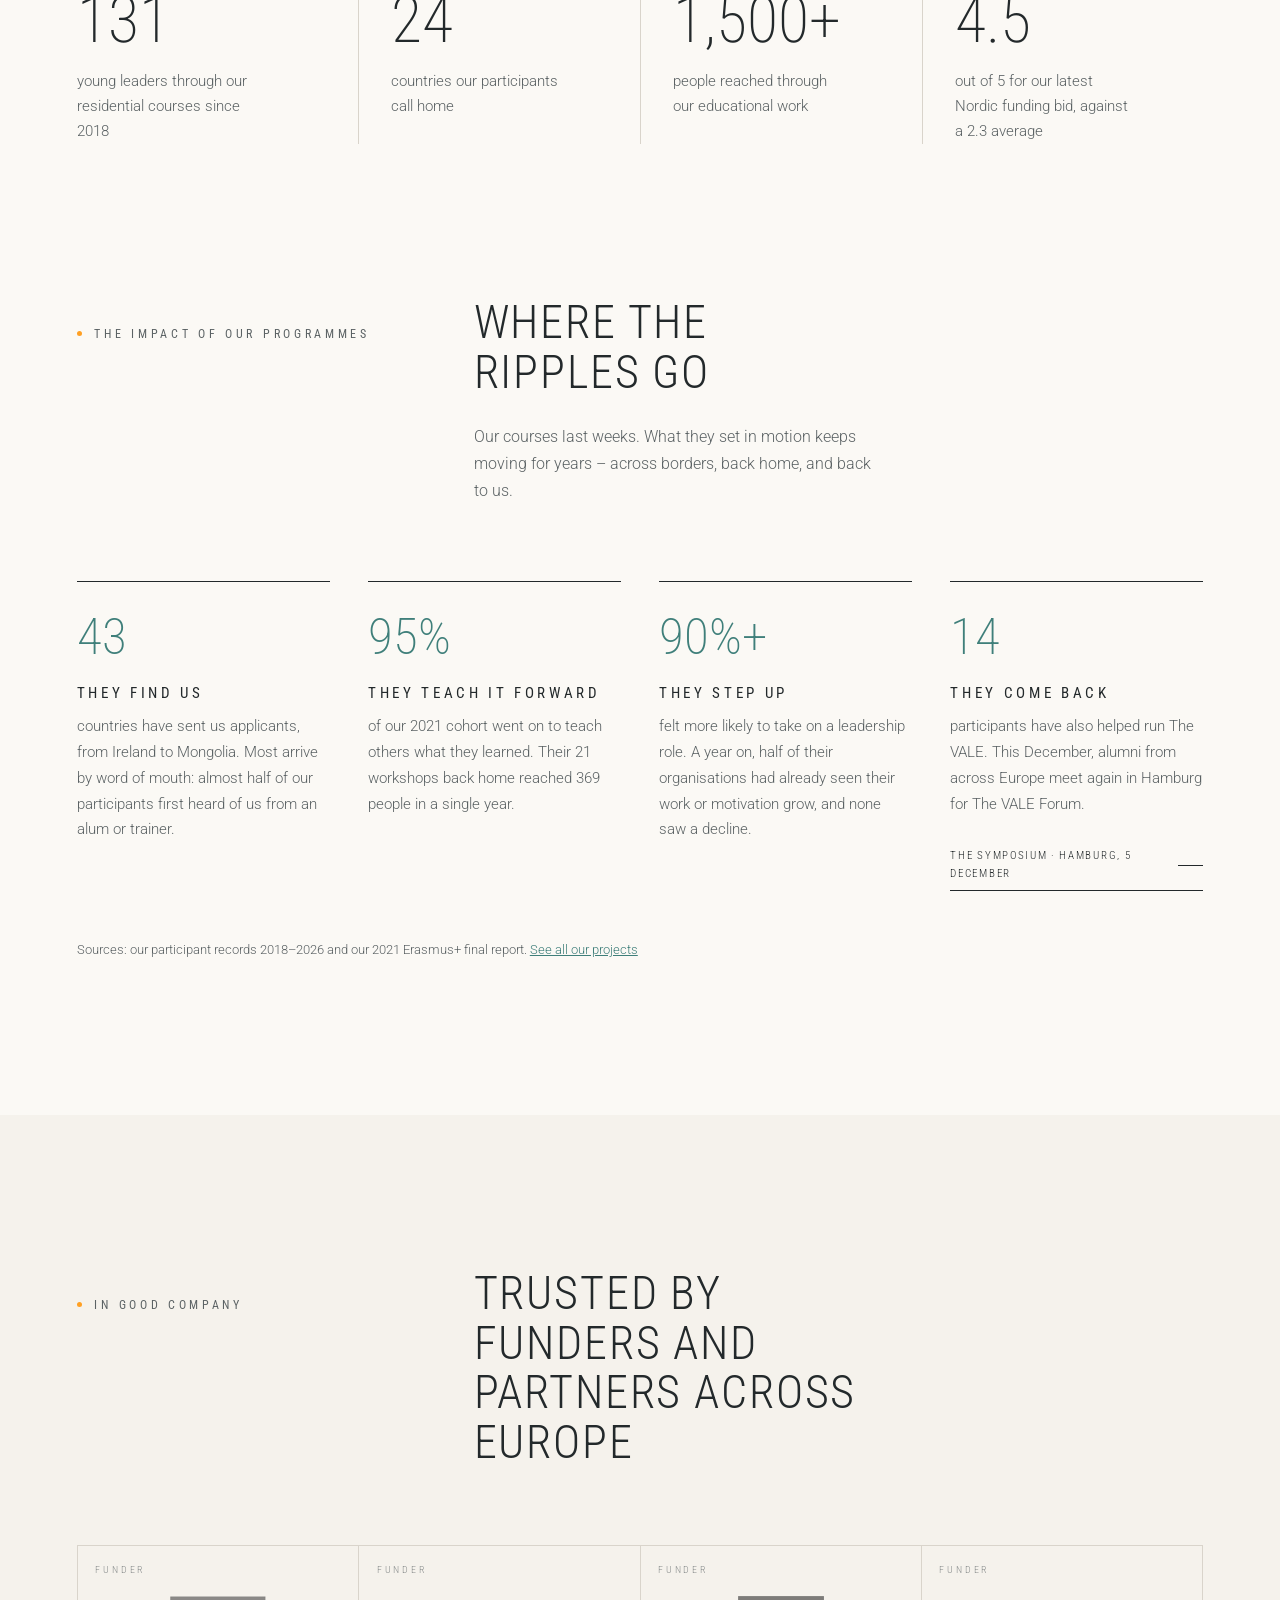
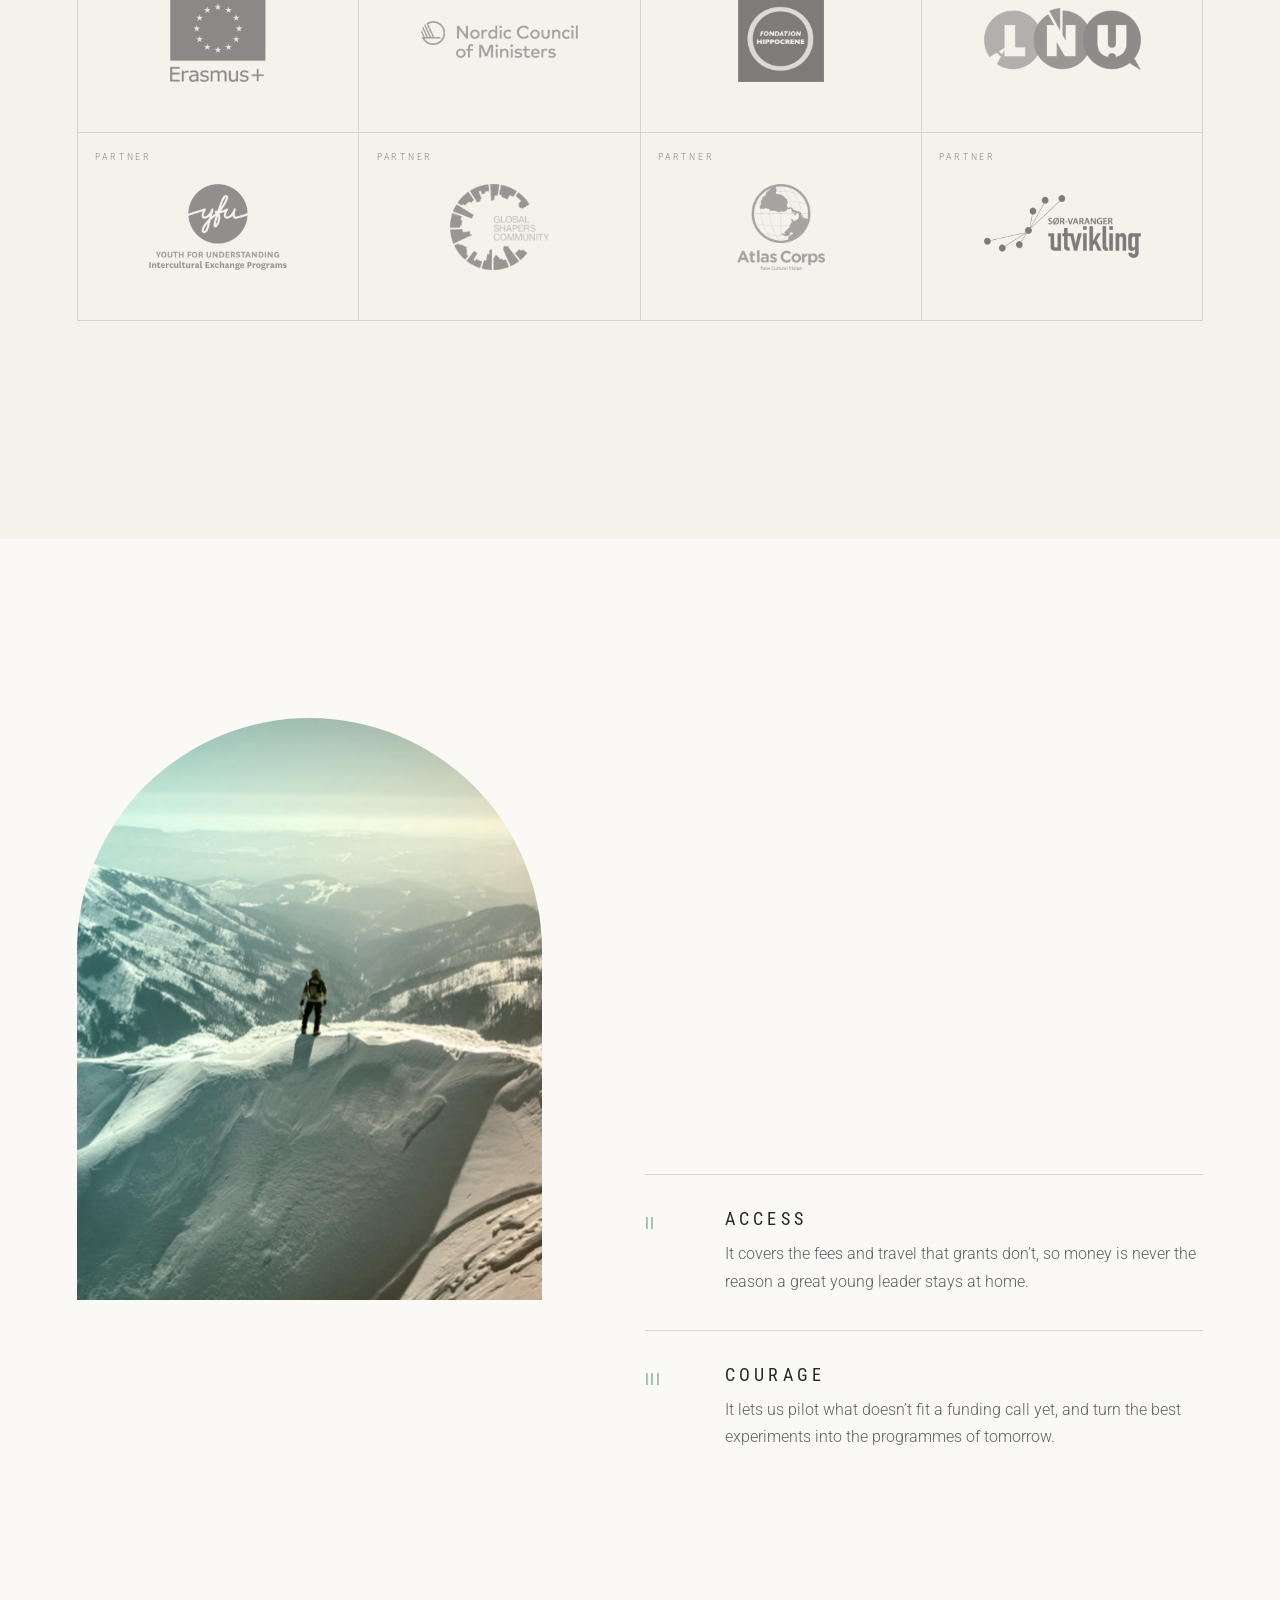
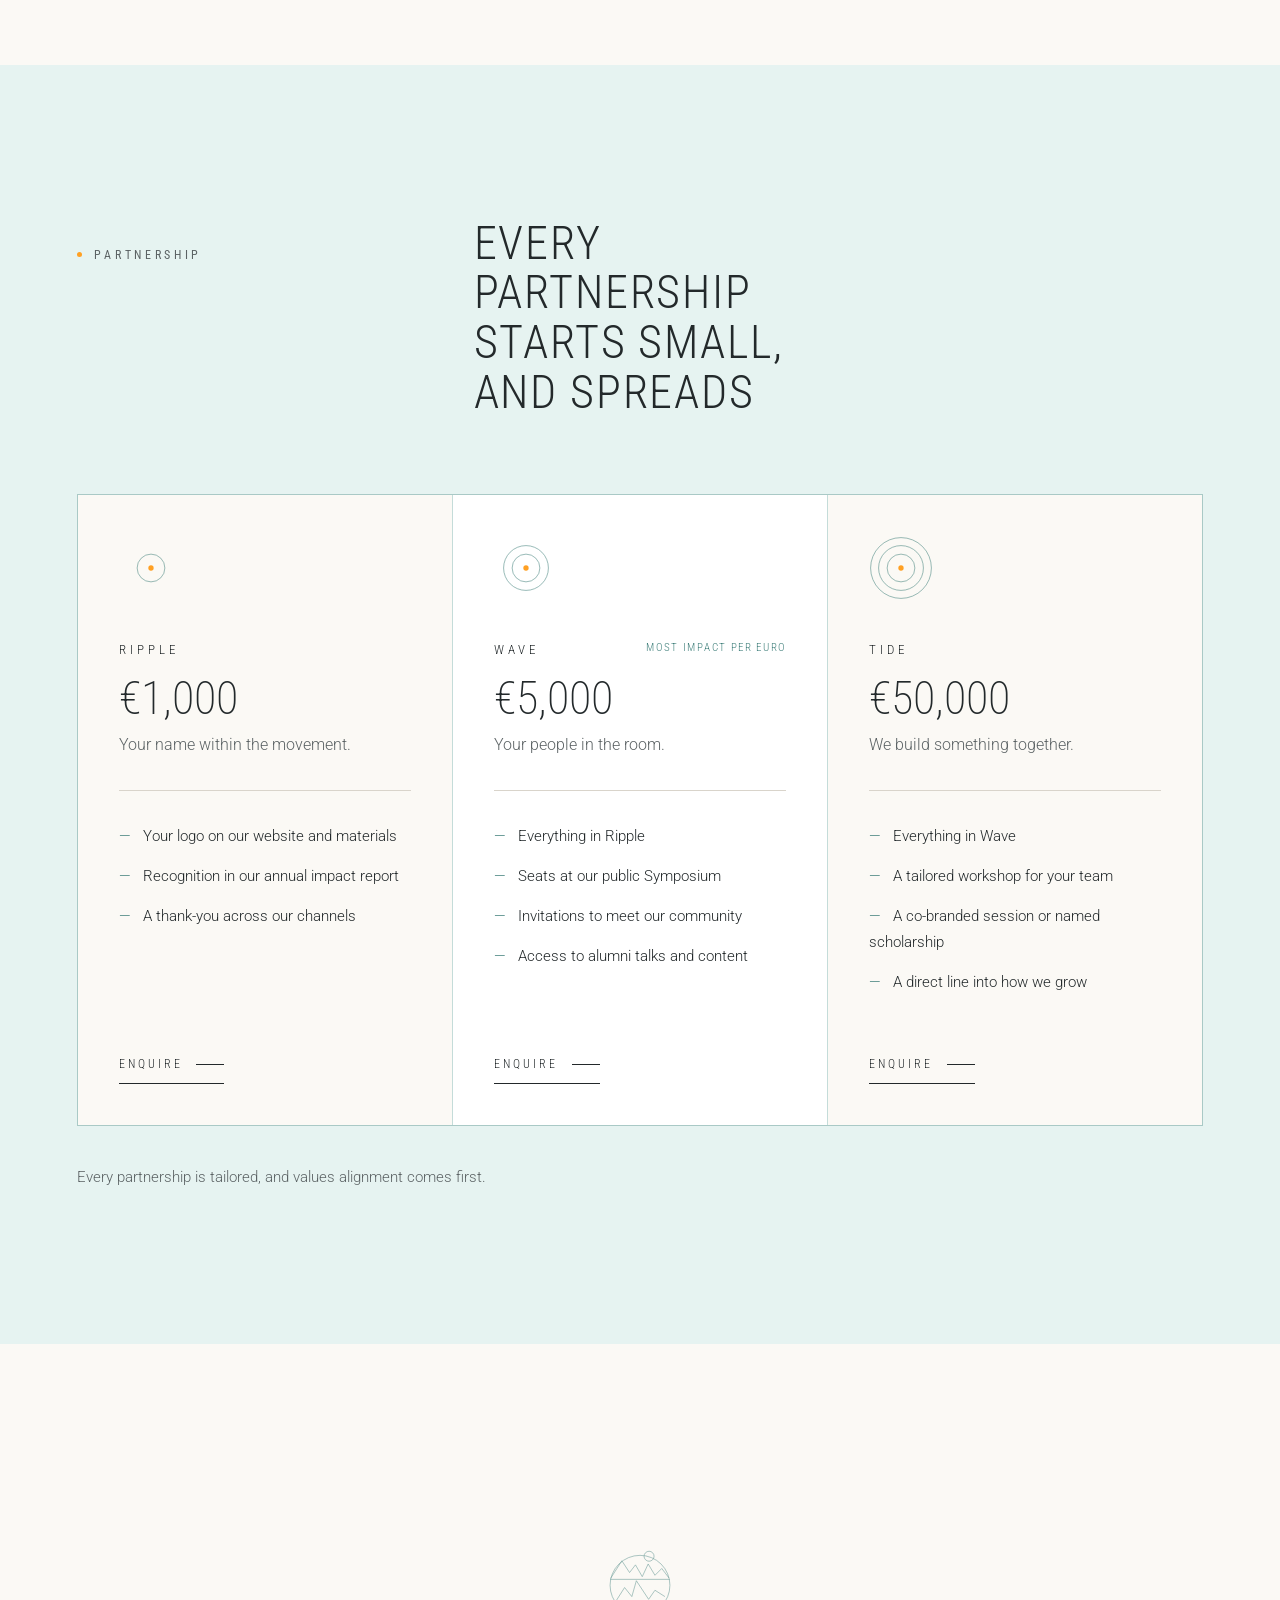
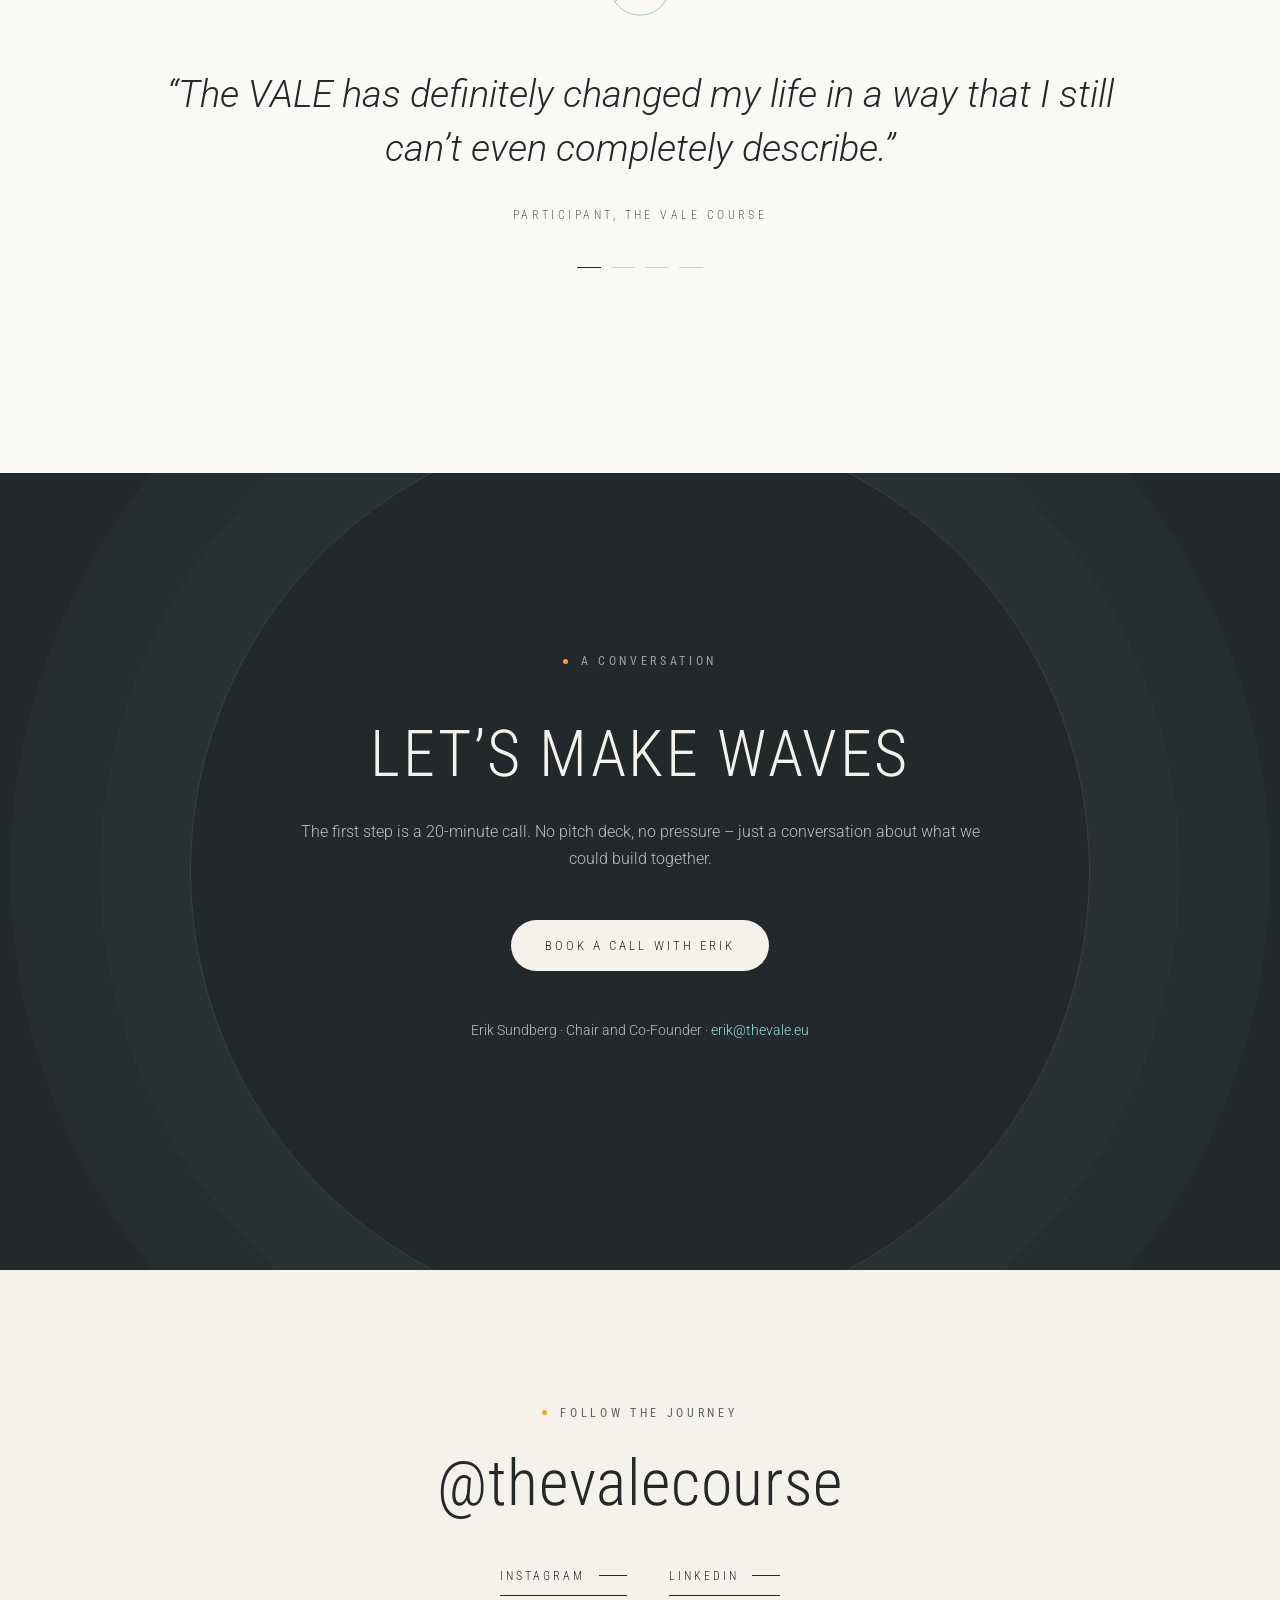
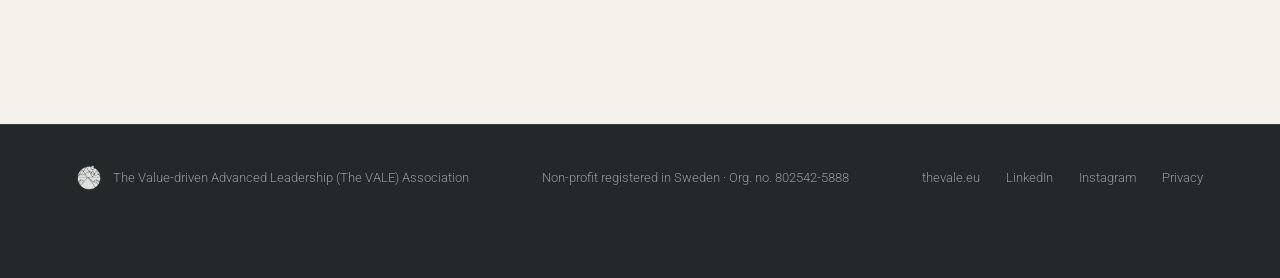
==== commit c63b8b32: "Add design draft 4 at /4 The original page with the drifting logo bubbles from draft 2, the colour-s" ====
--- a/1/index.html
+++ b/1/index.html
@@ -302,7 +302,7 @@
   </svg>
 
   <aside class="drafts" aria-label="Design drafts">
-    <a href="/">Original</a><a href="/1" aria-current="page">1</a><a href="/2">2</a><a href="/3">3</a>
+    <a href="/">Original</a><a href="/1" aria-current="page">1</a><a href="/2">2</a><a href="/3">3</a><a href="/4">4</a>
   </aside>
 
   <script src="/1/script.js" defer></script>
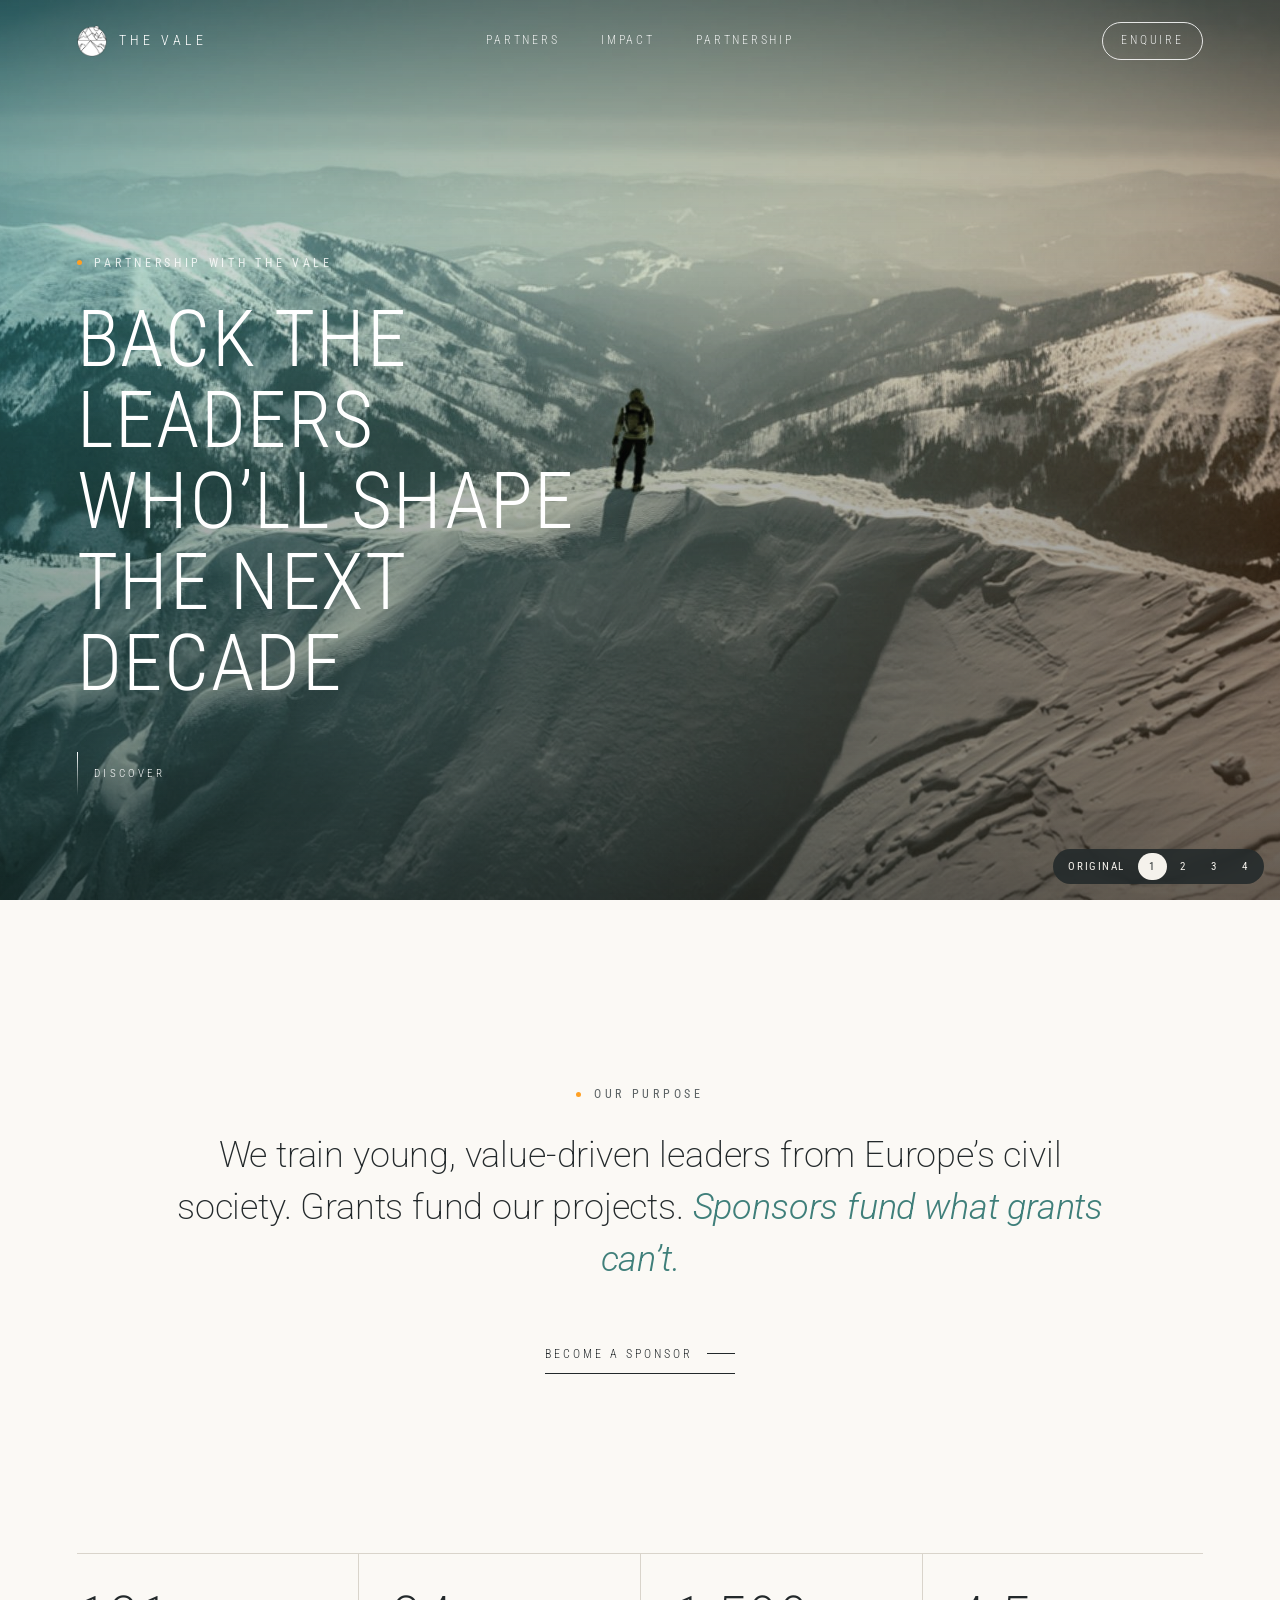
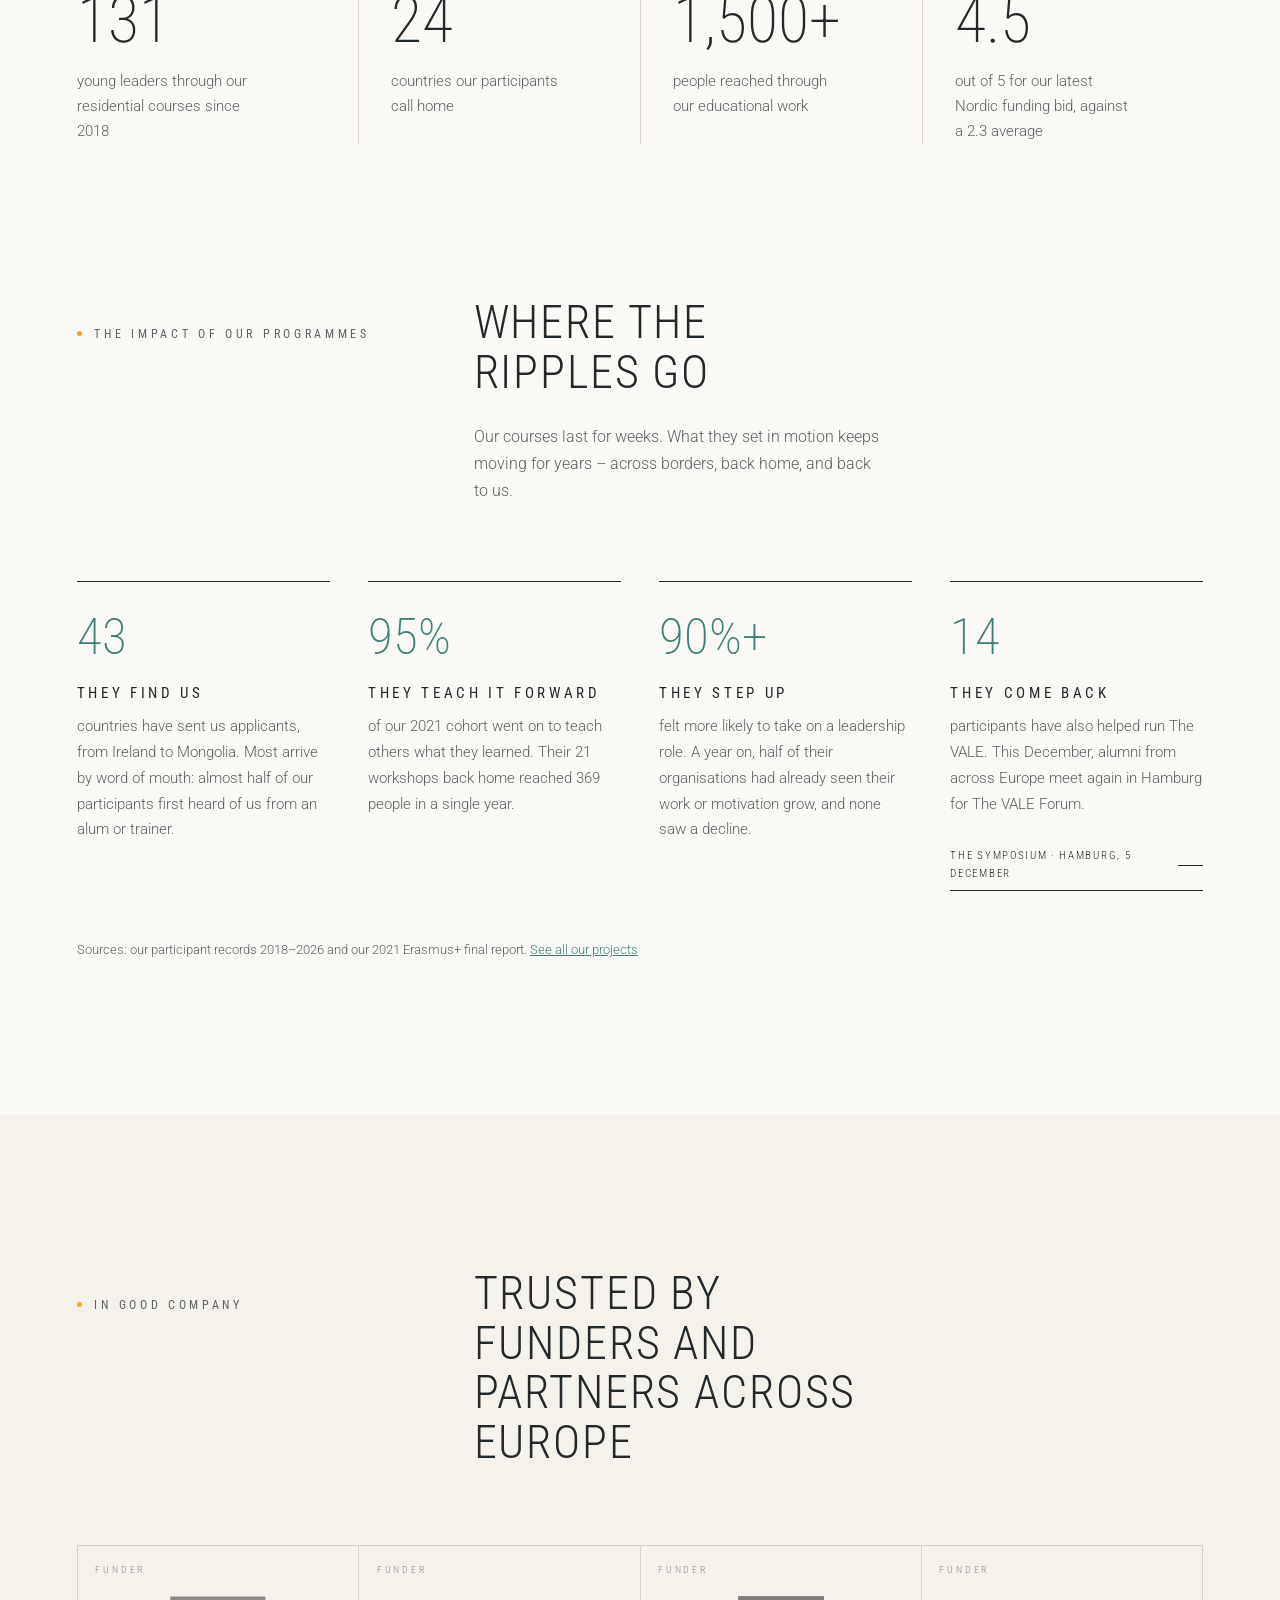
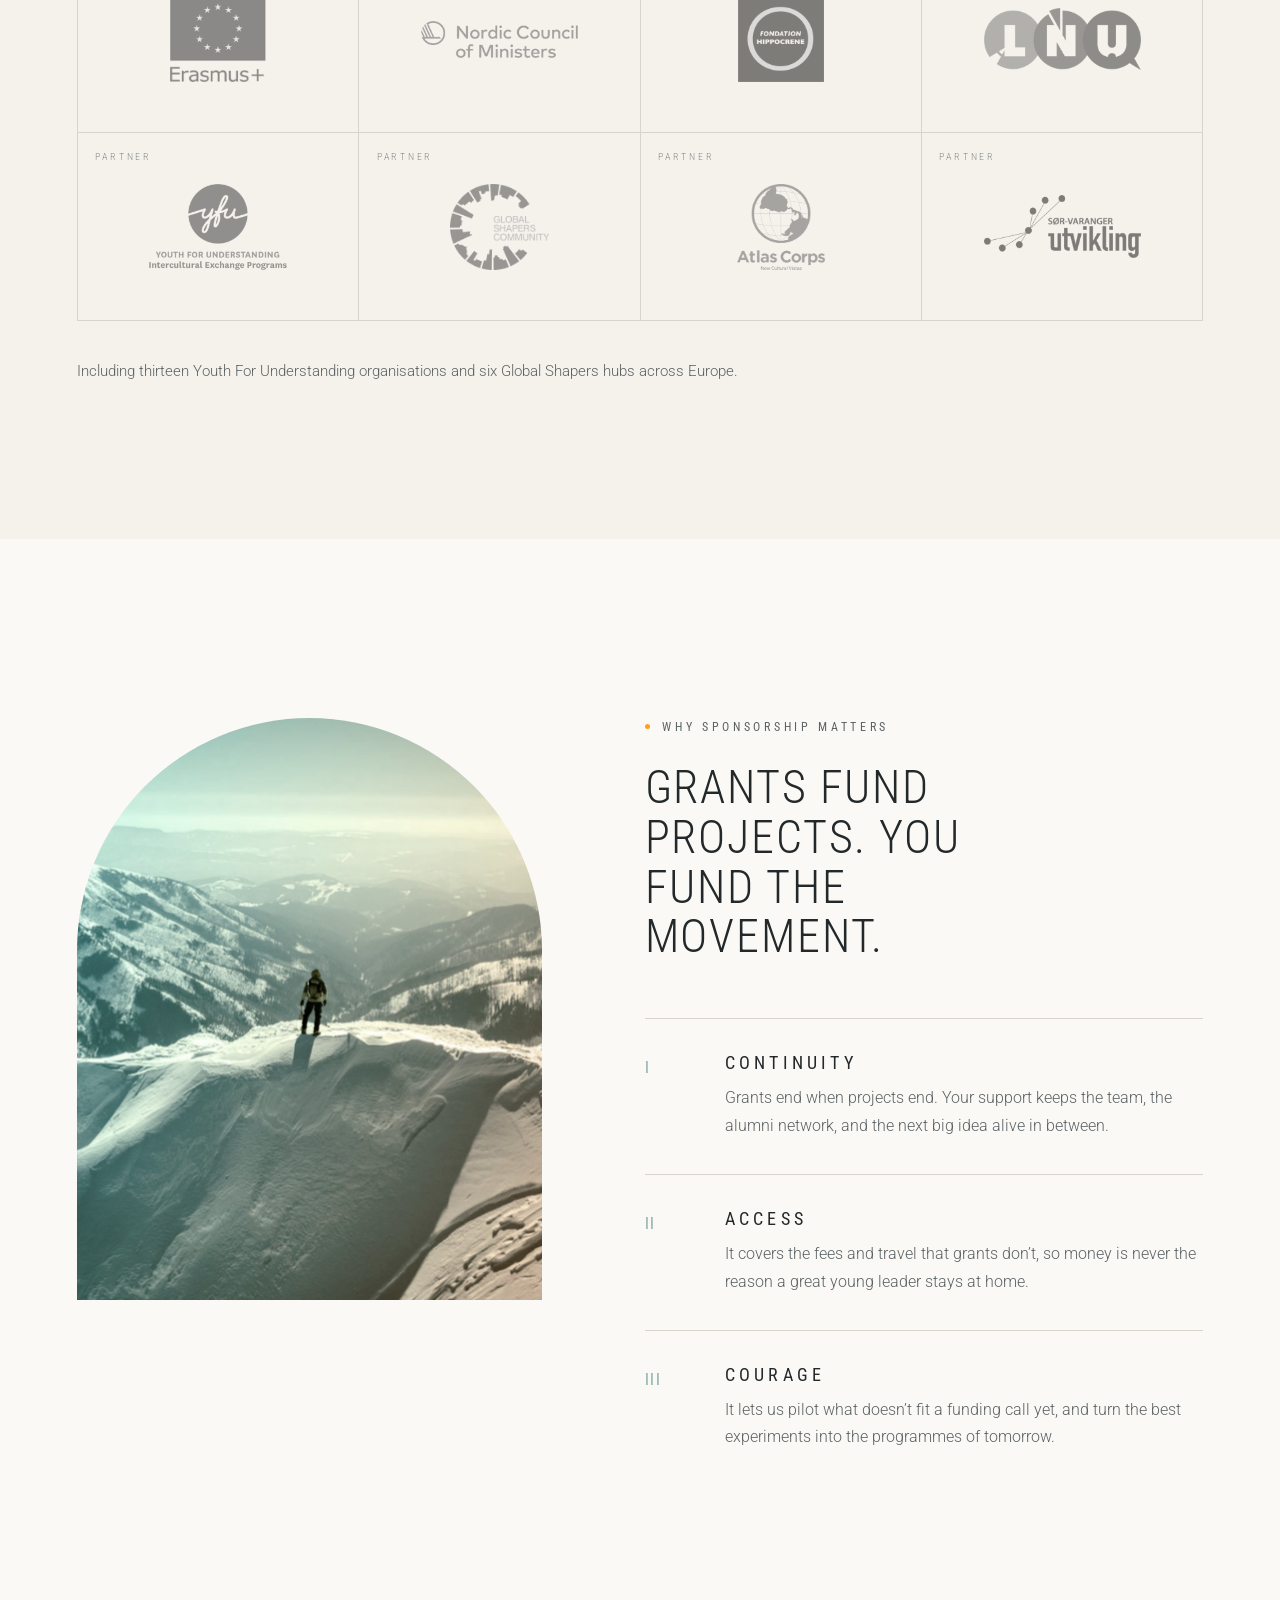
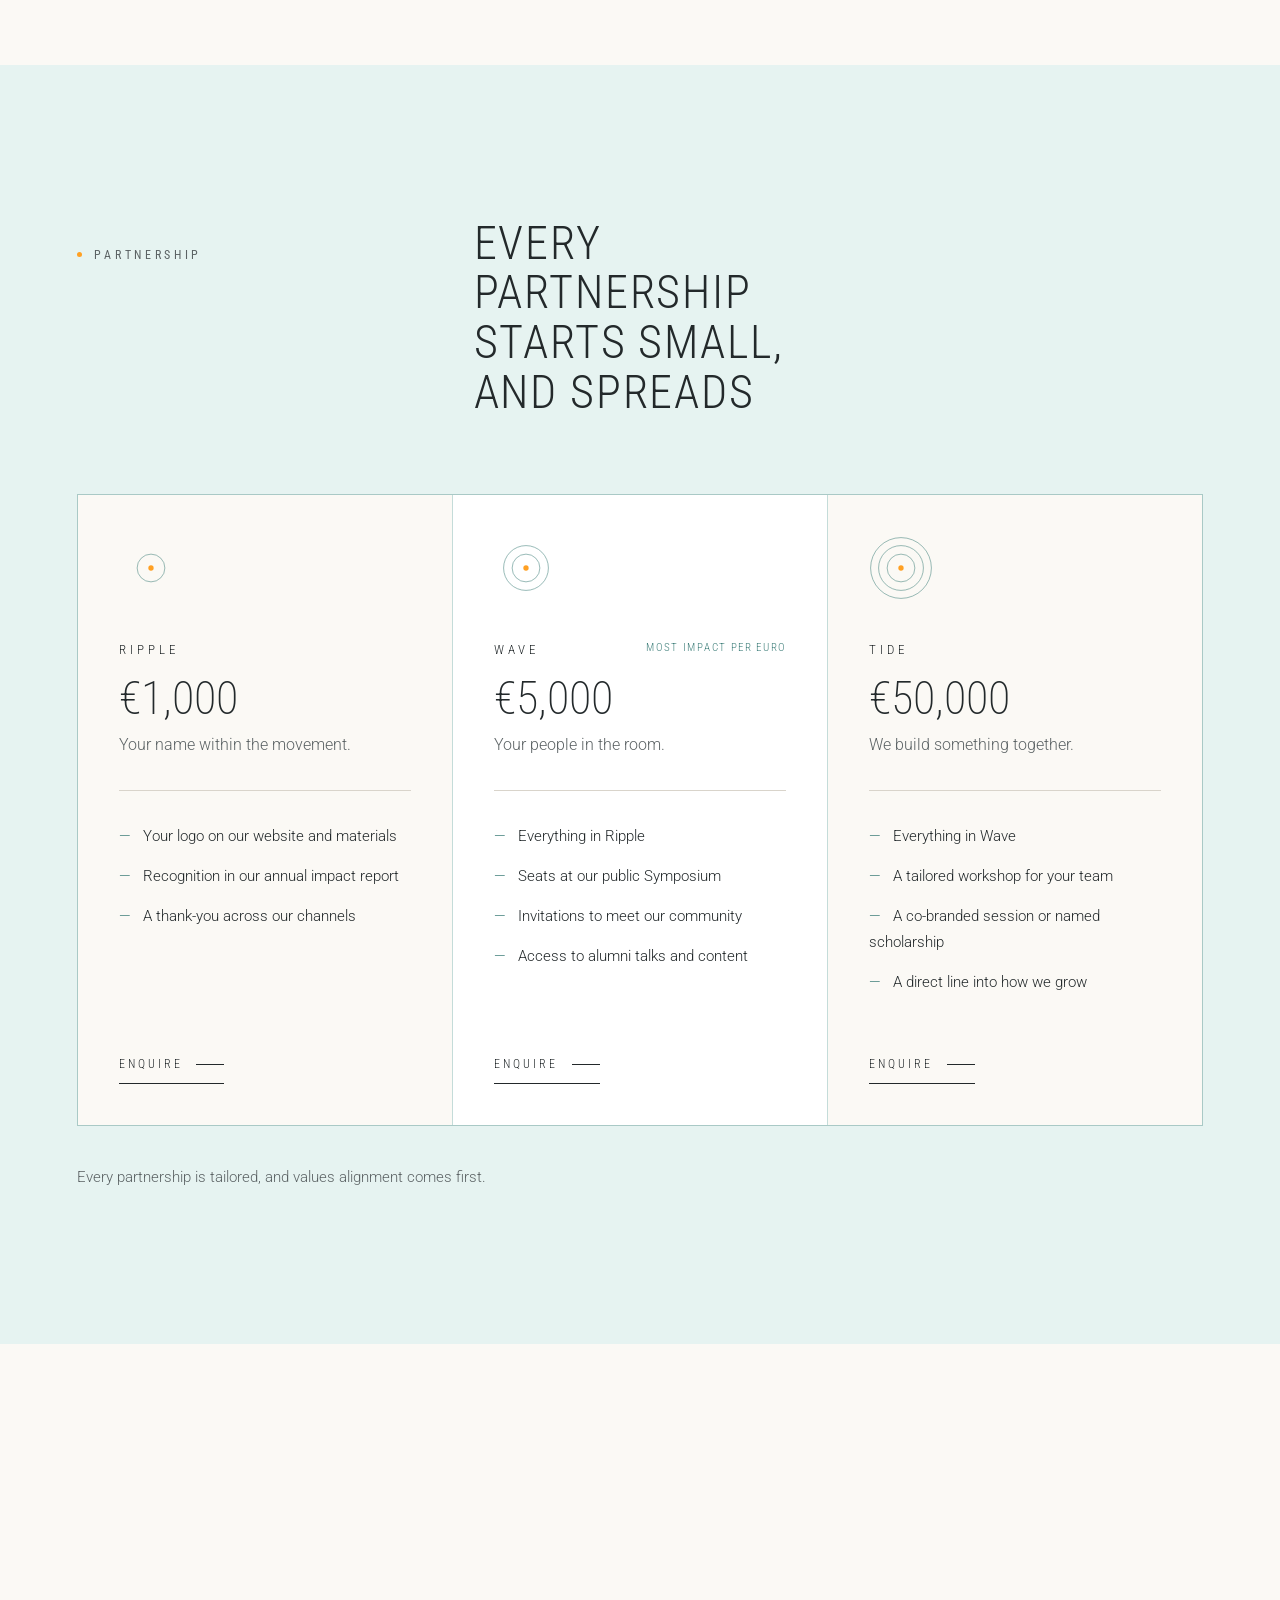
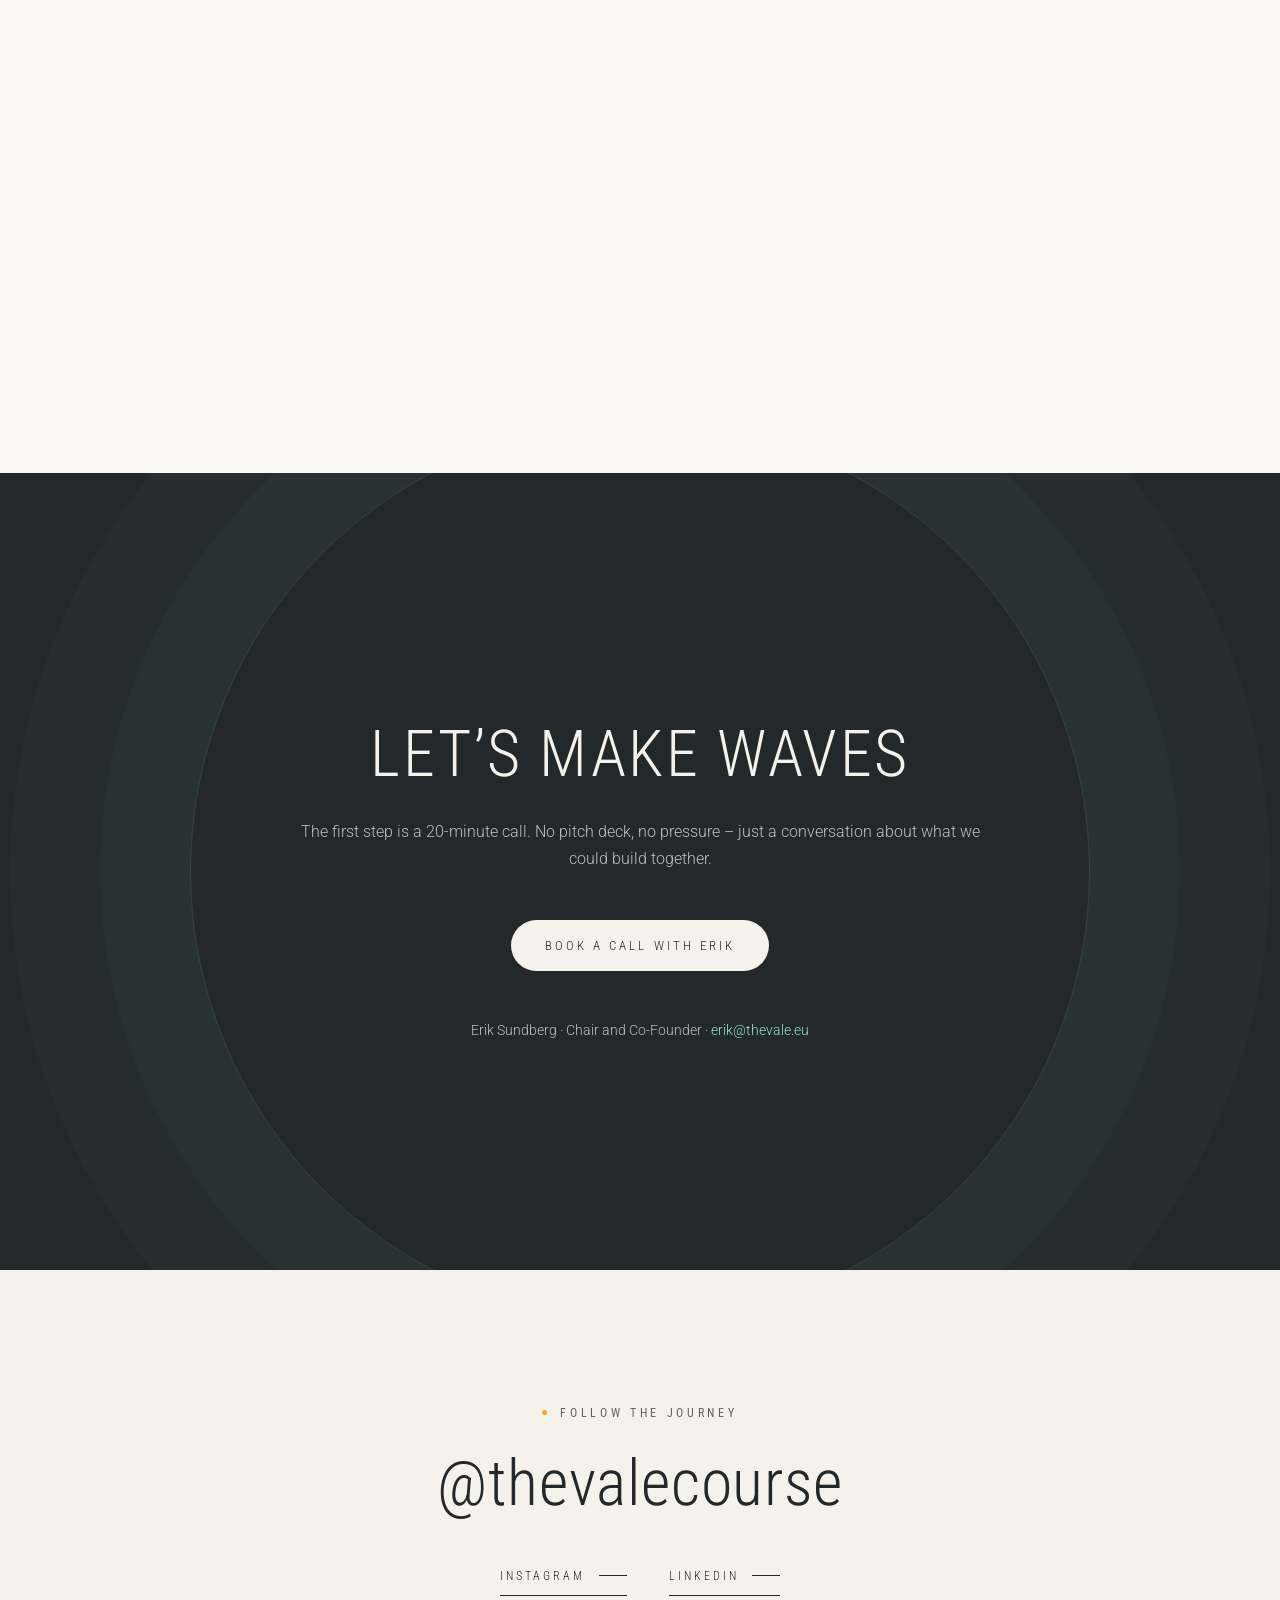
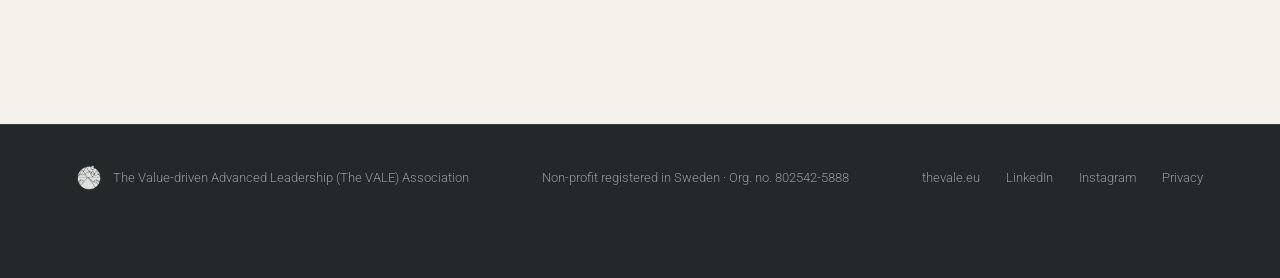
==== commit 0b04fbee: "Reword the impact intro to "Our courses last for weeks." Co-Authored-By: Claude Opus 5.5 <noreply@an" ====
--- a/1/index.html
+++ b/1/index.html
@@ -77,7 +77,7 @@
         <p class="kicker reveal">The impact of our programmes</p>
         <div>
           <h2 class="reveal">Where the ripples go</h2>
-          <p class="impact__lede reveal">Our courses last weeks. What they set in motion keeps moving for years – across borders, back home, and back to us.</p>
+          <p class="impact__lede reveal">Our courses last for weeks. What they set in motion keeps moving for years – across borders, back home, and back to us.</p>
         </div>
       </div>
       <ol class="impact__steps" role="list">
